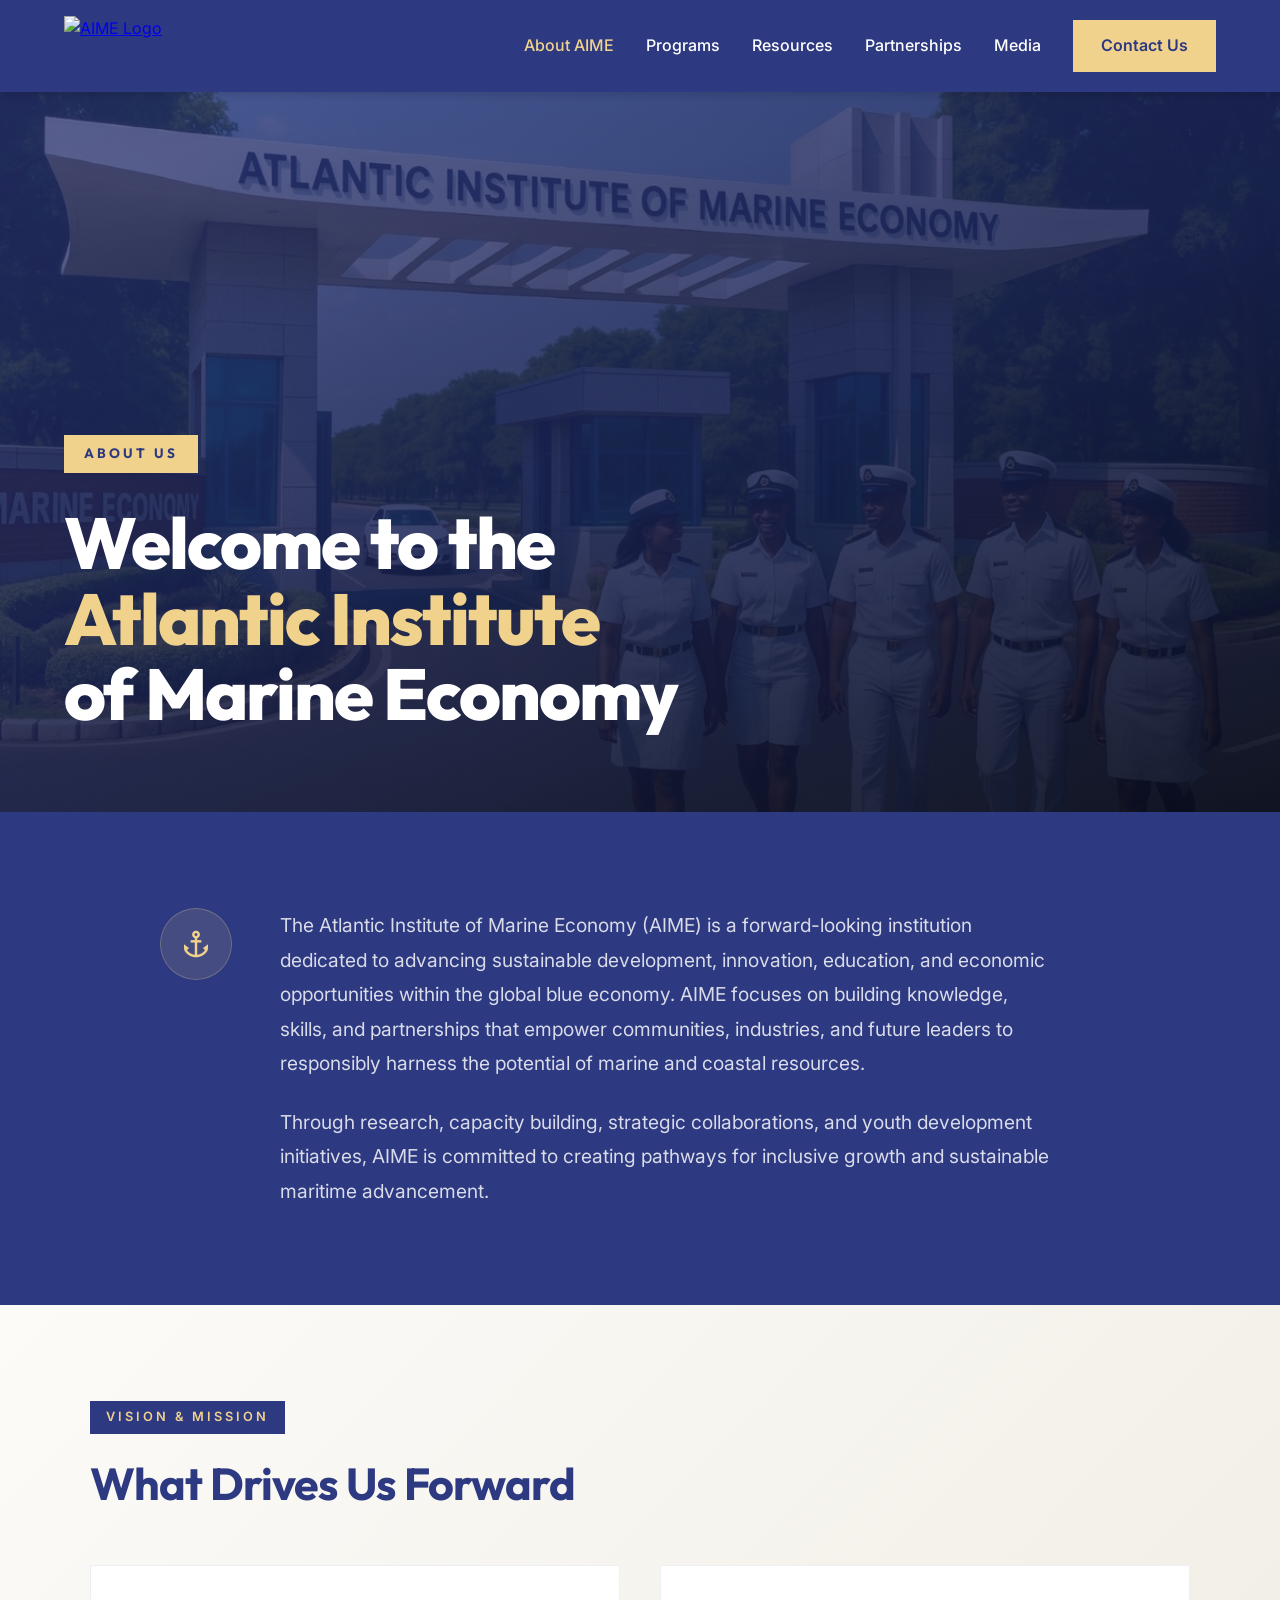
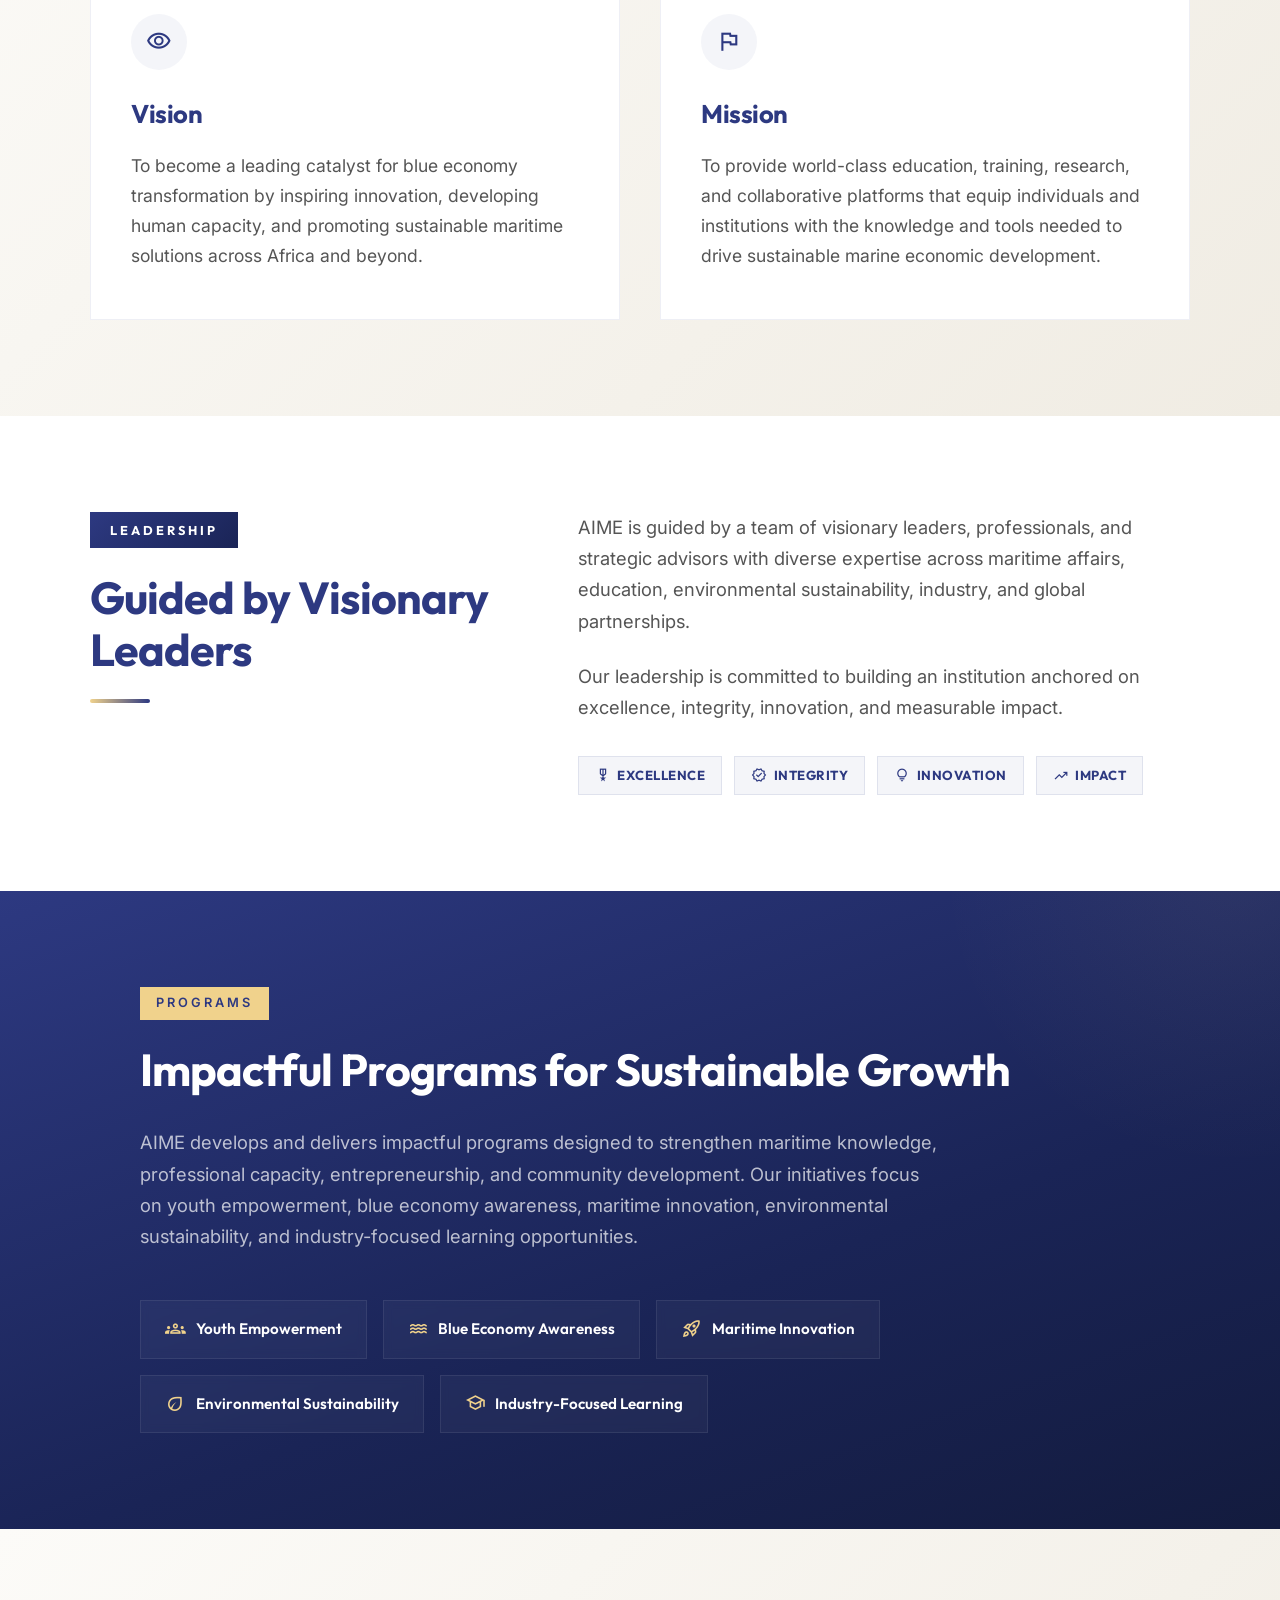
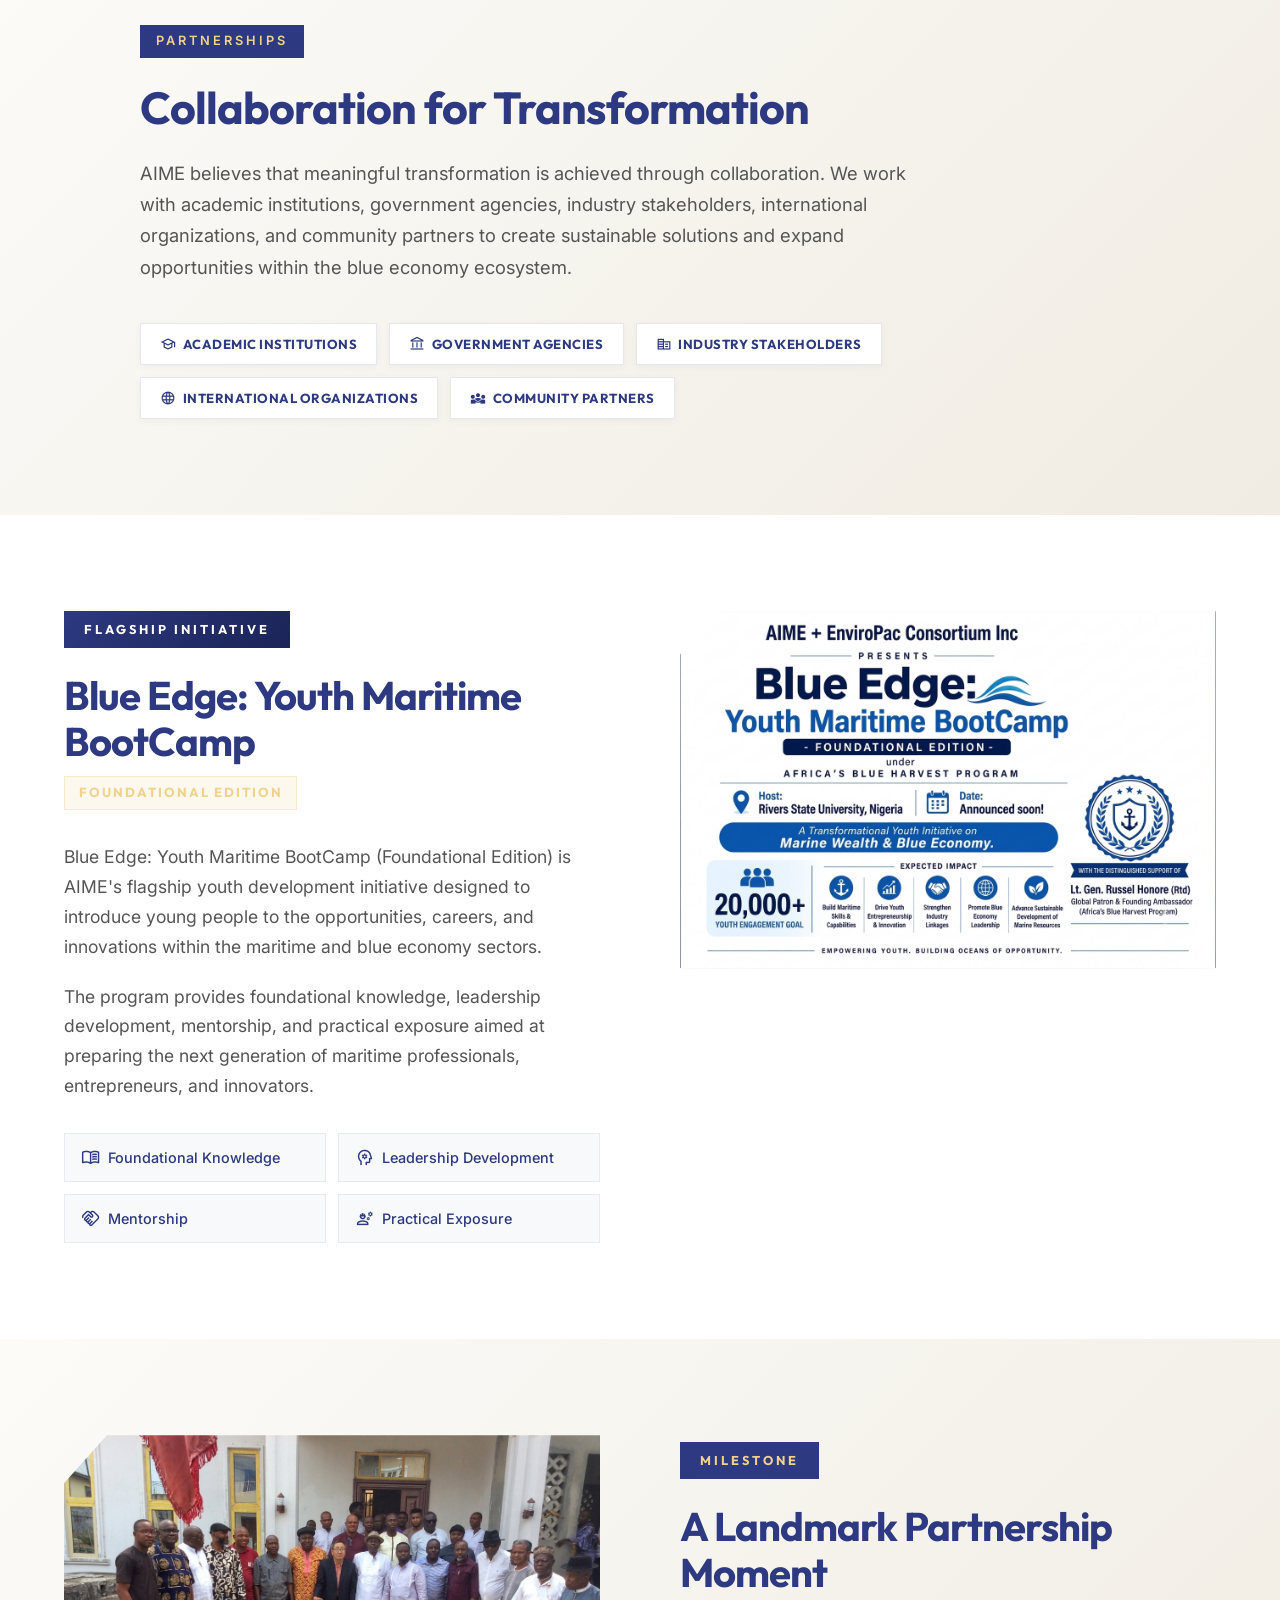
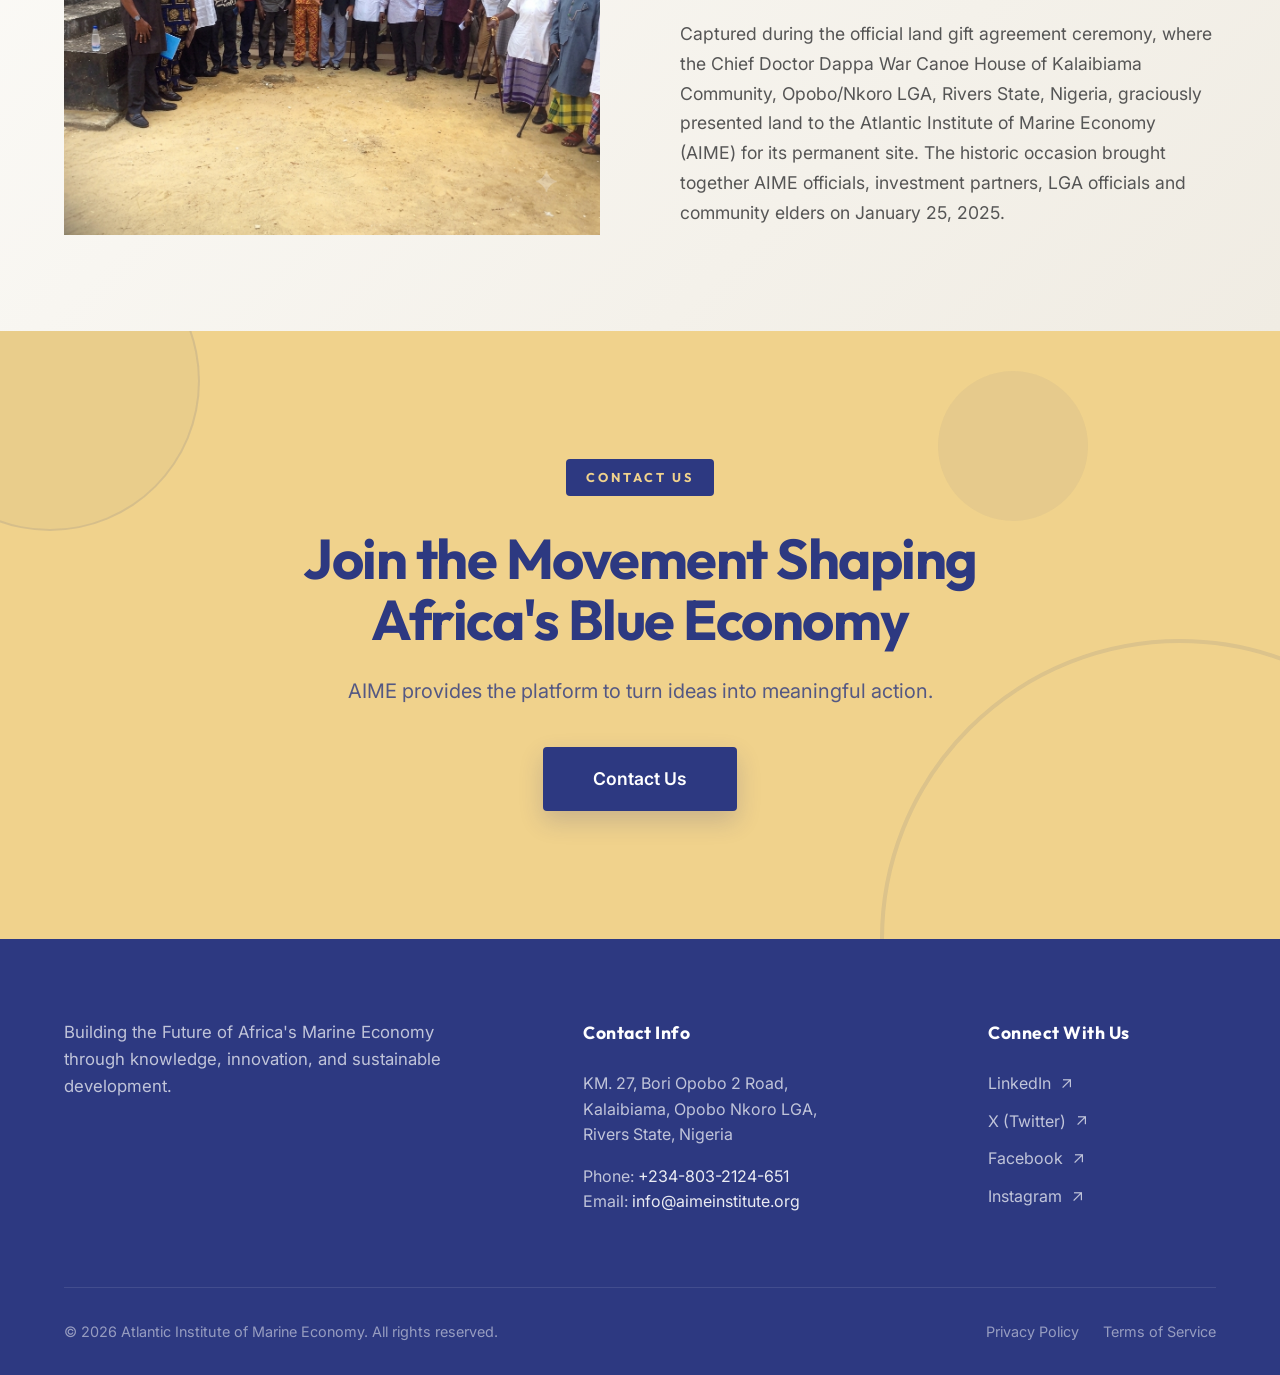
==== about.html @ 8599bdea "feat: Add About page and update images" ====
<!DOCTYPE html>
<html lang="en">
<head>
    <meta charset="UTF-8">
    <meta name="viewport" content="width=device-width, initial-scale=1.0">
    <title>About AIME - Atlantic Institute of Marine Economy</title>
    <meta name="description" content="Learn about the Atlantic Institute of Marine Economy (AIME) — our vision, mission, leadership, programs, partnerships, and flagship Blue Edge Youth Maritime BootCamp.">
    <!-- Google Fonts: Inter for body, Outfit for headings -->
    <link rel="preconnect" href="https://fonts.googleapis.com">
    <link rel="preconnect" href="https://fonts.gstatic.com" crossorigin>
    <link href="https://fonts.googleapis.com/css2?family=Inter:wght@300;400;500;600;700&family=Outfit:wght@400;600;700;800&display=swap" rel="stylesheet">
    <!-- Google Material Symbols for icons -->
    <link rel="stylesheet" href="https://fonts.googleapis.com/css2?family=Material+Symbols+Outlined:opsz,wght,FILL,GRAD@24,400,0,0" />
    <link rel="stylesheet" href="styles.css">
    <link rel="stylesheet" href="about.css">
</head>
<body>

    <!-- Section 1: Header -->
    <header>
        <div class="logo-container">
            <a href="index.html">
                <img src="Assets/Images/AIME LOGO.png" alt="AIME Logo">
            </a>
        </div>
        <button class="mobile-menu-btn" aria-label="Toggle menu">
            <span></span>
            <span></span>
            <span></span>
        </button>
        <div class="nav-container">
            <nav>
                <ul>
                    <li><a href="about.html" class="nav-active">About AIME</a></li>
                    <li><a href="index.html#programs">Programs</a></li>
                    <li><a href="index.html#resources">Resources</a></li>
                    <li><a href="index.html#partnerships">Partnerships</a></li>
                    <li><a href="index.html#media">Media</a></li>
                </ul>
            </nav>
            <div class="header-actions">
                <a href="contact.html" class="btn">Contact Us</a>
            </div>
        </div>
    </header>

    <main>
        <!-- Section 2: About Hero with 4K Image -->
        <section class="about-hero" id="about-hero">
            <div class="about-hero-image">
                <img src="Assets/Images/Hero Image 4k.png" alt="AIME Atlantic Institute of Marine Economy">
                <div class="about-hero-overlay"></div>
            </div>
            <div class="about-hero-content">
                <span class="about-label-tag">About Us</span>
                <h1 class="about-hero-headline">Welcome to the<br><span class="highlight">Atlantic Institute</span><br>of Marine Economy</h1>
            </div>
        </section>

        <!-- Section 3: Introduction -->
        <section class="about-intro" id="about-intro">
            <div class="about-intro-inner">
                <div class="about-intro-icon">
                    <span class="material-symbols-outlined">anchor</span>
                </div>
                <div class="about-intro-text">
                    <p>The Atlantic Institute of Marine Economy (AIME) is a forward-looking institution dedicated to advancing sustainable development, innovation, education, and economic opportunities within the global blue economy. AIME focuses on building knowledge, skills, and partnerships that empower communities, industries, and future leaders to responsibly harness the potential of marine and coastal resources.</p>
                    <p>Through research, capacity building, strategic collaborations, and youth development initiatives, AIME is committed to creating pathways for inclusive growth and sustainable maritime advancement.</p>
                </div>
                <div class="about-intro-accent"></div>
            </div>
        </section>

        <!-- Section 4: Vision & Mission -->
        <section class="about-vm" id="vision-mission">
            <div class="about-vm-inner">
                <div class="about-vm-header">
                    <span class="about-vm-label">Vision & Mission</span>
                    <h2>What Drives Us Forward</h2>
                </div>
                <div class="about-vm-grid">
                    <div class="about-vm-card about-vm-vision">
                        <div class="about-vm-card-icon">
                            <span class="material-symbols-outlined">visibility</span>
                        </div>
                        <h3>Vision</h3>
                        <p>To become a leading catalyst for blue economy transformation by inspiring innovation, developing human capacity, and promoting sustainable maritime solutions across Africa and beyond.</p>
                        <div class="about-vm-card-accent"></div>
                    </div>
                    <div class="about-vm-card about-vm-mission">
                        <div class="about-vm-card-icon">
                            <span class="material-symbols-outlined">flag</span>
                        </div>
                        <h3>Mission</h3>
                        <p>To provide world-class education, training, research, and collaborative platforms that equip individuals and institutions with the knowledge and tools needed to drive sustainable marine economic development.</p>
                        <div class="about-vm-card-accent"></div>
                    </div>
                </div>
            </div>
        </section>

        <!-- Section 5: Leadership -->
        <section class="about-leadership" id="leadership">
            <div class="about-leadership-inner">
                <div class="about-leadership-left">
                    <span class="about-leadership-label">Leadership</span>
                    <h2>Guided by Visionary Leaders</h2>
                    <div class="about-leadership-accent"></div>
                </div>
                <div class="about-leadership-right">
                    <p>AIME is guided by a team of visionary leaders, professionals, and strategic advisors with diverse expertise across maritime affairs, education, environmental sustainability, industry, and global partnerships.</p>
                    <p>Our leadership is committed to building an institution anchored on excellence, integrity, innovation, and measurable impact.</p>
                    <div class="about-leadership-values">
                        <span class="leadership-value"><span class="material-symbols-outlined">military_tech</span> Excellence</span>
                        <span class="leadership-value"><span class="material-symbols-outlined">verified</span> Integrity</span>
                        <span class="leadership-value"><span class="material-symbols-outlined">lightbulb</span> Innovation</span>
                        <span class="leadership-value"><span class="material-symbols-outlined">trending_up</span> Impact</span>
                    </div>
                </div>
            </div>
        </section>

        <!-- Section 6: Programs -->
        <section class="about-programs" id="about-programs">
            <div class="about-programs-inner">
                <div class="about-programs-header">
                    <span class="about-programs-label">Programs</span>
                    <h2>Impactful Programs for Sustainable Growth</h2>
                </div>
                <p class="about-programs-text">AIME develops and delivers impactful programs designed to strengthen maritime knowledge, professional capacity, entrepreneurship, and community development. Our initiatives focus on youth empowerment, blue economy awareness, maritime innovation, environmental sustainability, and industry-focused learning opportunities.</p>
                <div class="about-programs-tiles">
                    <div class="about-program-tile">
                        <span class="material-symbols-outlined">groups</span>
                        <span>Youth Empowerment</span>
                    </div>
                    <div class="about-program-tile">
                        <span class="material-symbols-outlined">water</span>
                        <span>Blue Economy Awareness</span>
                    </div>
                    <div class="about-program-tile">
                        <span class="material-symbols-outlined">rocket_launch</span>
                        <span>Maritime Innovation</span>
                    </div>
                    <div class="about-program-tile">
                        <span class="material-symbols-outlined">eco</span>
                        <span>Environmental Sustainability</span>
                    </div>
                    <div class="about-program-tile">
                        <span class="material-symbols-outlined">school</span>
                        <span>Industry-Focused Learning</span>
                    </div>
                </div>
            </div>
        </section>

        <!-- Section 7: Partnerships -->
        <section class="about-partnerships" id="about-partnerships">
            <div class="about-partnerships-inner">
                <div class="about-partnerships-content">
                    <span class="about-partnerships-label">Partnerships</span>
                    <h2>Collaboration for Transformation</h2>
                    <p>AIME believes that meaningful transformation is achieved through collaboration. We work with academic institutions, government agencies, industry stakeholders, international organizations, and community partners to create sustainable solutions and expand opportunities within the blue economy ecosystem.</p>
                    <div class="about-partnerships-tags">
                        <span class="about-partner-tag"><span class="material-symbols-outlined">school</span> Academic Institutions</span>
                        <span class="about-partner-tag"><span class="material-symbols-outlined">account_balance</span> Government Agencies</span>
                        <span class="about-partner-tag"><span class="material-symbols-outlined">corporate_fare</span> Industry Stakeholders</span>
                        <span class="about-partner-tag"><span class="material-symbols-outlined">language</span> International Organizations</span>
                        <span class="about-partner-tag"><span class="material-symbols-outlined">diversity_3</span> Community Partners</span>
                    </div>
                </div>
            </div>
        </section>

        <!-- Section 8: Blue Edge BootCamp -->
        <section class="about-blueedge" id="blue-edge">
            <div class="about-blueedge-inner">
                <div class="about-blueedge-left">
                    <span class="about-blueedge-label">Flagship Initiative</span>
                    <h2>Blue Edge: Youth Maritime BootCamp</h2>
                    <span class="about-blueedge-edition">Foundational Edition</span>
                    <p>Blue Edge: Youth Maritime BootCamp (Foundational Edition) is AIME's flagship youth development initiative designed to introduce young people to the opportunities, careers, and innovations within the maritime and blue economy sectors.</p>
                    <p>The program provides foundational knowledge, leadership development, mentorship, and practical exposure aimed at preparing the next generation of maritime professionals, entrepreneurs, and innovators.</p>
                    <div class="about-blueedge-features">
                        <div class="blueedge-feature">
                            <span class="material-symbols-outlined">menu_book</span>
                            <span>Foundational Knowledge</span>
                        </div>
                        <div class="blueedge-feature">
                            <span class="material-symbols-outlined">psychology</span>
                            <span>Leadership Development</span>
                        </div>
                        <div class="blueedge-feature">
                            <span class="material-symbols-outlined">handshake</span>
                            <span>Mentorship</span>
                        </div>
                        <div class="blueedge-feature">
                            <span class="material-symbols-outlined">engineering</span>
                            <span>Practical Exposure</span>
                        </div>
                    </div>
                </div>
                <div class="about-blueedge-right">
                    <div class="about-blueedge-image-wrap">
                        <img src="Assets/Images/Blue Edge Youth Maritime BootCamp.png" alt="Blue Edge: Youth Maritime BootCamp">
                    </div>
                </div>
            </div>
        </section>

        <!-- Section 9: Landmark Partnership Moment -->
        <section class="about-landmark" id="landmark">
            <div class="about-landmark-inner">
                <div class="about-landmark-image-wrap">
                    <img src="Assets/Images/Commisioning Image.png" alt="AIME Land Gift Agreement Ceremony">
                </div>
                <div class="about-landmark-content">
                    <span class="about-landmark-label">Milestone</span>
                    <h2>A Landmark Partnership Moment</h2>
                    <p>Captured during the official land gift agreement ceremony, where the Chief Doctor Dappa War Canoe House of Kalaibiama Community, Opobo/Nkoro LGA, Rivers State, Nigeria, graciously presented land to the Atlantic Institute of Marine Economy (AIME) for its permanent site. The historic occasion brought together AIME officials, investment partners, LGA officials and community elders on January 25, 2025.</p>
                </div>
            </div>
        </section>

        <!-- Section 10: Contact CTA (same as homepage) -->
        <section class="contact-cta" id="contact">
            <div class="contact-cta-content">
                <span class="contact-label">Contact Us</span>
                <h2>Join the Movement Shaping Africa's Blue Economy</h2>
                <p>AIME provides the platform to turn ideas into meaningful action.</p>
                <div class="contact-cta-actions">
                    <a href="contact.html" class="btn contact-btn">Contact Us</a>
                </div>
            </div>
            <!-- Decorative elements -->
            <div class="contact-decor contact-decor-1"></div>
            <div class="contact-decor contact-decor-2"></div>
            <div class="contact-decor contact-decor-3"></div>
        </section>
    </main>

    <!-- Footer -->
    <footer class="site-footer">
        <div class="footer-content">
            <div class="footer-col info-col">

                <p>Building the Future of Africa's Marine Economy through knowledge, innovation, and sustainable development.</p>
            </div>
            <div class="footer-col contact-col">
                <h4>Contact Info</h4>
                <p>KM. 27, Bori Opobo 2 Road,<br>Kalaibiama, Opobo Nkoro LGA,<br>Rivers State, Nigeria</p>
                <p class="mt-1">Phone: <a href="tel:+2348032124651">+234-803-2124-651</a><br>Email: <a href="mailto:info@aimeinstitute.org">info@aimeinstitute.org</a></p>
            </div>
            <div class="footer-col social-col">
                <h4>Connect With Us</h4>
                <ul class="footer-socials">
                    <li><a href="#">LinkedIn <span class="material-symbols-outlined">arrow_outward</span></a></li>
                    <li><a href="#">X (Twitter) <span class="material-symbols-outlined">arrow_outward</span></a></li>
                    <li><a href="#">Facebook <span class="material-symbols-outlined">arrow_outward</span></a></li>
                    <li><a href="#">Instagram <span class="material-symbols-outlined">arrow_outward</span></a></li>
                </ul>
            </div>
        </div>
        <div class="footer-bottom">
            <p>&copy; 2026 Atlantic Institute of Marine Economy. All rights reserved.</p>
            <ul class="footer-legal">
                <li><a href="#">Privacy Policy</a></li>
                <li><a href="#">Terms of Service</a></li>
            </ul>
        </div>
    </footer>

    <script src="script.js"></script>
    <script src="about.js"></script>
</body>
</html>
---- styles.css ----
:root {
  --primary-color: #2D3981;
  --secondary-color: #F0D28C;
  --text-dark: #333333;
  --text-light: #ffffff;
  --background-light: #ffffff;
  --background-alt: #f4f7f6;
  --accent-color: #00E5FF; /* Subtle accent if needed, but primary focus on brand colors */
}

* {
  margin: 0;
  padding: 0;
  box-sizing: border-box;
}

body {
  font-family: 'Inter', sans-serif;
  background-color: var(--background-light);
  color: var(--text-dark);
  line-height: 1.6;
}

h1, h2, h3, h4, h5, h6 {
  font-family: 'Outfit', sans-serif;
  color: var(--primary-color);
  margin-bottom: 1rem;
}

/* Header Styles */
header {
  background-color: var(--primary-color);
  color: var(--text-light);
  padding: 1rem 5%;
  display: flex;
  justify-content: space-between;
  align-items: center;
  position: sticky;
  top: 0;
  z-index: 1000;
  box-shadow: 0 4px 6px rgba(0,0,0,0.1);
}

.logo-container img {
  height: 60px; /* Adjust size based on actual logo */
  object-fit: contain;
  display: block;
}

/* Hamburger Menu (Hidden on Desktop) */
.mobile-menu-btn {
  display: none;
  background: none;
  border: none;
  cursor: pointer;
  padding: 0.5rem;
  z-index: 1001;
}

.mobile-menu-btn span {
  display: block;
  width: 25px;
  height: 3px;
  background-color: var(--text-light);
  margin: 5px 0;
  transition: all 0.3s ease;
}

/* Nav Links Container */
.nav-container {
  display: flex;
  align-items: center;
  gap: 2rem;
}

nav ul {
  list-style: none;
  display: flex;
  gap: 2rem;
}

nav a {
  color: var(--text-light);
  text-decoration: none;
  font-weight: 500;
  font-size: 1rem;
  transition: color 0.3s ease;
}

nav a:hover {
  color: var(--secondary-color);
}

.btn {
  background-color: var(--secondary-color);
  color: var(--primary-color);
  padding: 0.75rem 1.5rem;
  border: none;
  border-radius: 4px;
  font-weight: 600;
  cursor: pointer;
  text-decoration: none;
  transition: all 0.3s ease;
  display: inline-block;
  font-family: 'Inter', sans-serif;
}

.btn:hover {
  background-color: #e3c477; /* Slightly darker shade of secondary */
  transform: translateY(-2px);
  box-shadow: 0 4px 8px rgba(0,0,0,0.1);
}

/* Mobile Responsiveness */
@media (max-width: 768px) {
  .mobile-menu-btn {
    display: block;
  }

  .nav-container {
    position: fixed;
    top: 0;
    right: -100%;
    height: 100vh;
    width: 250px;
    background-color: var(--primary-color);
    flex-direction: column;
    align-items: flex-start;
    padding: 80px 2rem 2rem 2rem;
    transition: right 0.3s ease;
    box-shadow: -4px 0 10px rgba(0,0,0,0.1);
  }

  .nav-container.active {
    right: 0;
  }

  nav ul {
    flex-direction: column;
    gap: 1.5rem;
    width: 100%;
  }

  .header-actions {
    margin-top: 2rem;
  }

  /* Hamburger Animation Classes */
  .mobile-menu-btn.active span:nth-child(1) {
    transform: rotate(45deg) translate(5px, 6px);
  }

  .mobile-menu-btn.active span:nth-child(2) {
    opacity: 0;
  }

  .mobile-menu-btn.active span:nth-child(3) {
    transform: rotate(-45deg) translate(5px, -6px);
  }
}

/* --- Hero Section Styles --- */
.hero {
  position: relative;
  min-height: 85vh;
  display: flex;
  align-items: center;
  justify-content: space-between;
  background-color: #fcfbf8; /* Light cream/off-white background */
  color: var(--primary-color);
  padding: 0 0 0 5%;
  overflow: hidden;
}

.hero-left {
  flex: 1;
  max-width: 650px;
  padding: 4rem 2rem 4rem 0;
  text-align: left;
}

.hero h1 {
  font-size: 4.5rem;
  line-height: 1.05;
  color: #111; /* Very dark for extreme contrast like the reference */
  margin-bottom: 1.5rem;
  letter-spacing: -2px;
  font-weight: 800;
}

.hero h1 .highlight {
  color: var(--primary-color);
}

.hero p {
  font-size: 1.25rem;
  color: #444;
  margin-bottom: 2.5rem;
  max-width: 90%;
  line-height: 1.5;
}

.hero-buttons {
  display: flex;
  gap: 1rem;
  justify-content: flex-start;
  align-items: center;
}

.btn {
  /* Ensuring buttons match the boxy modern look of the reference */
  border-radius: 0;
  padding: 0.85rem 1.75rem;
}

/* Specific styling for the buttons in the hero to match reference (solid primary/secondary vs outline) */
.hero-buttons .btn {
  background-color: var(--secondary-color);
  color: var(--primary-color);
  display: flex;
  align-items: center;
  gap: 10px;
  font-size: 1rem;
}

.hero-buttons .btn-outline {
  background-color: transparent;
  color: var(--primary-color);
  border: 1px solid #ccc;
}

.hero-buttons .btn-outline:hover {
  background-color: rgba(0,0,0,0.05);
}

.hero-right {
  flex: 1;
  height: 85vh;
  display: flex;
  justify-content: flex-end;
}

.hero-right img {
  width: 100%;
  height: 100%;
  object-fit: cover;
  /* Matches the geometric cutout from the reference image */
  clip-path: polygon(25% 0%, 100% 0%, 100% 75%, 75% 100%, 0% 100%, 0% 25%);
}

/* Mobile Responsiveness for Hero */
@media (max-width: 900px) {
  .hero {
    flex-direction: column;
    padding: 6rem 5% 4rem;
  }
  
  .hero-left {
    padding: 0;
    margin-bottom: 3rem;
  }
  
  .hero h1 {
    font-size: 3rem;
  }
  
  .hero-right {
    width: 100%;
    height: 400px;
  }
  
  .hero-right img {
    clip-path: polygon(15% 0%, 100% 0%, 100% 85%, 85% 100%, 0% 100%, 0% 15%);
  }
}

/* --- Global Section Styles --- */
.section-header {
  margin-bottom: 3rem;
}
.section-header.center {
  text-align: center;
}
.section-header h2 {
  font-size: 2.5rem;
  letter-spacing: -1px;
}
.section-header .subtitle {
  font-size: 1.25rem;
  color: var(--secondary-color);
  font-weight: 500;
  margin-top: 0.5rem;
}

/* --- About Section --- */
.about {
  background-color: var(--primary-color);
  color: var(--text-light);
  padding: 6rem 5%;
}
.about .section-header h2 {
  color: var(--text-light);
}
.about-content {
  max-width: 1000px;
  margin: 0 auto;
  display: grid;
  grid-template-columns: 1fr 1.5fr;
  gap: 4rem;
  align-items: center;
}
.about-text p {
  font-size: 1.15rem;
  margin-bottom: 1.5rem;
  color: #e0e0e0;
  line-height: 1.7;
}

/* --- Focus Areas Section --- */
.focus-areas {
  background-color: var(--background-alt); /* Light gray/white */
  padding: 6rem 5%;
}
.grid-container {
  max-width: 1200px;
  margin: 0 auto;
  display: grid;
  grid-template-columns: repeat(auto-fit, minmax(300px, 1fr));
  gap: 2rem;
}
.card {
  background-color: var(--background-light);
  padding: 2.5rem 2rem;
  border-radius: 0; /* Keeping the sharp boxy modern look from the hero */
  box-shadow: 0 4px 20px rgba(0,0,0,0.05);
  transition: transform 0.3s ease, box-shadow 0.3s ease;
  border-bottom: 4px solid transparent;
}
.card:hover {
  transform: translateY(-5px);
  box-shadow: 0 10px 30px rgba(0,0,0,0.1);
  border-bottom: 4px solid var(--secondary-color);
}
.card .icon {
  font-size: 3rem;
  color: var(--primary-color);
  margin-bottom: 1.5rem;
  display: inline-block;
  background-color: rgba(45, 57, 129, 0.05);
  padding: 1rem;
  border-radius: 50%;
}
.card h3 {
  font-size: 1.3rem;
  margin-bottom: 1rem;
  color: var(--primary-color);
}
.card p {
  color: #555;
  font-size: 1rem;
}

/* --- Programs Section --- */
.programs {
  background: linear-gradient(135deg, #fcfbf8 0%, #f0ece3 100%);
  padding: 6rem 5%;
  display: grid;
  grid-template-columns: 1fr 1.8fr;
  gap: 4rem;
  max-width: 100%;
  overflow: hidden;
}

.programs-intro {
  position: sticky;
  top: 120px;
  align-self: start;
}

.programs-label {
  display: inline-block;
  font-family: 'Inter', sans-serif;
  font-size: 0.8rem;
  font-weight: 600;
  text-transform: uppercase;
  letter-spacing: 3px;
  color: var(--secondary-color);
  background-color: var(--primary-color);
  padding: 0.4rem 1rem;
  margin-bottom: 1.5rem;
}

.programs-intro h2 {
  font-size: 3rem;
  line-height: 1.1;
  color: var(--primary-color);
  letter-spacing: -1.5px;
  margin-bottom: 1.5rem;
}

.programs-intro p {
  font-size: 1.15rem;
  color: #555;
  line-height: 1.7;
  max-width: 420px;
}

.programs-intro-accent {
  width: 60px;
  height: 4px;
  background: linear-gradient(90deg, var(--secondary-color), var(--primary-color));
  margin-top: 2rem;
  border-radius: 2px;
}

/* Programs Section Image */
.programs-image-wrap {
  position: relative;
  margin-top: 2rem;
  border-radius: 0;
  overflow: hidden;
  /* Use the same angled clip as the hero to maintain design language */
  clip-path: polygon(0 0, 100% 0, 100% 88%, 92% 100%, 0 100%);
  box-shadow: 0 20px 50px rgba(45, 57, 129, 0.18);
  max-height: 300px;
}

.programs-image-wrap img {
  width: 100%;
  height: 300px;
  object-fit: cover;
  object-position: center top;
  display: block;
  transition: transform 0.6s ease;
}

.programs-image-wrap:hover img {
  transform: scale(1.04);
}

.programs-image-badge {
  position: absolute;
  bottom: 1.25rem;
  left: 1.25rem;
  background: linear-gradient(135deg, var(--primary-color), #1a2456);
  color: var(--secondary-color);
  display: flex;
  align-items: center;
  gap: 0.5rem;
  padding: 0.5rem 1rem;
  font-family: 'Outfit', sans-serif;
  font-size: 0.78rem;
  font-weight: 700;
  letter-spacing: 1px;
  text-transform: uppercase;
  border-left: 3px solid var(--secondary-color);
}

.programs-image-badge .material-symbols-outlined {
  font-size: 1rem;
}

.programs-grid {
  display: grid;
  grid-template-columns: 1fr 1fr;
  gap: 1.5rem;
}

.program-item {
  position: relative;
  background-color: #ffffff;
  padding: 2rem 1.75rem 2rem 1.75rem;
  display: flex;
  align-items: center;
  gap: 1.25rem;
  border: 1px solid rgba(45, 57, 129, 0.08);
  transition: all 0.35s cubic-bezier(0.25, 0.46, 0.45, 0.94);
  overflow: hidden;
  cursor: default;
}

.program-item::before {
  content: '';
  position: absolute;
  left: 0;
  top: 0;
  width: 4px;
  height: 100%;
  background: var(--secondary-color);
  transform: scaleY(0);
  transform-origin: bottom;
  transition: transform 0.35s cubic-bezier(0.25, 0.46, 0.45, 0.94);
}

.program-item:hover {
  transform: translateY(-3px);
  box-shadow: 0 12px 32px rgba(45, 57, 129, 0.12);
  border-color: rgba(45, 57, 129, 0.15);
}

.program-item:hover::before {
  transform: scaleY(1);
  transform-origin: top;
}

.program-number {
  font-family: 'Outfit', sans-serif;
  font-size: 2.5rem;
  font-weight: 800;
  color: rgba(45, 57, 129, 0.07);
  line-height: 1;
  flex-shrink: 0;
  min-width: 45px;
  transition: color 0.35s ease;
}

.program-item:hover .program-number {
  color: rgba(240, 210, 140, 0.4);
}

.program-icon-wrap {
  flex-shrink: 0;
  width: 48px;
  height: 48px;
  display: flex;
  align-items: center;
  justify-content: center;
  background: rgba(45, 57, 129, 0.05);
  border-radius: 50%;
  transition: all 0.35s ease;
}

.program-icon-wrap .material-symbols-outlined {
  font-size: 1.5rem;
  color: var(--primary-color);
  transition: color 0.35s ease;
}

.program-item:hover .program-icon-wrap {
  background: var(--primary-color);
}

.program-item:hover .program-icon-wrap .material-symbols-outlined {
  color: var(--secondary-color);
}

.program-info h3 {
  font-size: 1.05rem;
  font-weight: 600;
  color: var(--primary-color);
  margin-bottom: 0;
  line-height: 1.3;
}

.programs-cta {
  grid-column: 2 / 3;
  display: flex;
  justify-content: flex-start;
  margin-top: 1.5rem;
}

.programs-btn {
  background-color: transparent;
  color: var(--primary-color);
  border: 2px solid var(--primary-color);
  padding: 0.85rem 2.5rem;
  font-weight: 600;
  font-size: 1rem;
  letter-spacing: 0.5px;
  transition: all 0.35s ease;
}

.programs-btn:hover {
  background-color: var(--primary-color);
  color: var(--secondary-color);
  transform: translateY(-2px);
  box-shadow: 0 6px 20px rgba(45, 57, 129, 0.25);
}

/* --- Resources Section --- */
.resources {
  background: linear-gradient(160deg, var(--primary-color) 0%, #1a2456 60%, #131b3e 100%);
  padding: 6rem 5%;
  position: relative;
  overflow: hidden;
}

.resources::before {
  content: '';
  position: absolute;
  top: -50%;
  right: -20%;
  width: 600px;
  height: 600px;
  background: radial-gradient(circle, rgba(240, 210, 140, 0.06) 0%, transparent 70%);
  border-radius: 50%;
  pointer-events: none;
}

.resources-header {
  max-width: 700px;
  margin-bottom: 3.5rem;
}

.resources-label {
  display: inline-block;
  font-family: 'Inter', sans-serif;
  font-size: 0.8rem;
  font-weight: 600;
  text-transform: uppercase;
  letter-spacing: 3px;
  color: var(--primary-color);
  background-color: var(--secondary-color);
  padding: 0.4rem 1rem;
  margin-bottom: 1.5rem;
}

.resources-header h2 {
  font-size: 2.8rem;
  color: var(--text-light);
  letter-spacing: -1px;
  line-height: 1.15;
  margin-bottom: 1.5rem;
}

.resources-header p {
  font-size: 1.1rem;
  color: rgba(255, 255, 255, 0.65);
  line-height: 1.7;
  margin-bottom: 0.75rem;
}

.resources-grid {
  display: grid;
  grid-template-columns: repeat(3, 1fr);
  gap: 1.5rem;
  margin-bottom: 2.5rem;
}

.resource-tile {
  position: relative;
  background: rgba(255, 255, 255, 0.04);
  border: 1px solid rgba(255, 255, 255, 0.08);
  padding: 2.5rem 2rem;
  text-align: center;
  transition: all 0.4s cubic-bezier(0.25, 0.46, 0.45, 0.94);
  overflow: hidden;
  backdrop-filter: blur(4px);
}

.resource-tile:hover {
  background: rgba(255, 255, 255, 0.08);
  border-color: rgba(240, 210, 140, 0.25);
  transform: translateY(-4px);
  box-shadow: 0 16px 40px rgba(0, 0, 0, 0.3);
}

.resource-icon {
  font-size: 2.8rem;
  color: var(--secondary-color);
  display: block;
  margin-bottom: 1.25rem;
  transition: transform 0.4s ease;
}

.resource-tile:hover .resource-icon {
  transform: scale(1.1);
}

.resource-tile h3 {
  font-size: 1.1rem;
  font-weight: 600;
  color: var(--text-light);
  margin-bottom: 1.25rem;
  letter-spacing: 0.3px;
}

.resource-tile-line {
  width: 30px;
  height: 2px;
  background: var(--secondary-color);
  margin: 0 auto;
  opacity: 0.4;
  transition: all 0.4s ease;
}

.resource-tile:hover .resource-tile-line {
  width: 50px;
  opacity: 1;
}

.resources-cta {
  display: flex;
  justify-content: flex-start;
}

.resources-btn {
  background-color: transparent;
  color: var(--secondary-color);
  border: 2px solid var(--secondary-color);
  padding: 0.85rem 2.5rem;
  font-weight: 600;
  font-size: 1rem;
  letter-spacing: 0.5px;
  transition: all 0.35s ease;
}

.resources-btn:hover {
  background-color: var(--secondary-color);
  color: var(--primary-color);
  transform: translateY(-2px);
  box-shadow: 0 6px 20px rgba(240, 210, 140, 0.3);
}

/* --- Partnerships Section --- */
.partnerships {
  background-color: #ffffff;
  padding: 6rem 5%;
  display: grid;
  grid-template-columns: 1fr 1fr;
  gap: 5rem;
  align-items: center;
}

.partnerships-left {
  max-width: 500px;
}

.partnerships-label {
  display: inline-block;
  font-family: 'Outfit', sans-serif;
  font-size: 0.8rem;
  font-weight: 700;
  text-transform: uppercase;
  letter-spacing: 3px;
  color: var(--text-light);
  background: linear-gradient(135deg, var(--primary-color), #1a2456);
  padding: 0.5rem 1.25rem;
  margin-bottom: 1.5rem;
}

.partnerships-left h2 {
  font-size: 2.8rem;
  color: var(--primary-color);
  letter-spacing: -1px;
  line-height: 1.15;
  margin-bottom: 1.5rem;
}

.partnerships-left p {
  font-size: 1.1rem;
  color: #555;
  line-height: 1.7;
  margin-bottom: 0.75rem;
}

.partnerships-btn {
  background-color: transparent;
  color: var(--primary-color);
  border: 2px solid var(--primary-color);
  padding: 0.85rem 2.5rem;
  font-weight: 600;
  font-size: 1rem;
  letter-spacing: 0.5px;
  margin-top: 1.5rem;
  transition: all 0.35s ease;
}

.partnerships-btn:hover {
  background-color: var(--primary-color);
  color: var(--secondary-color);
  transform: translateY(-2px);
  box-shadow: 0 6px 20px rgba(45, 57, 129, 0.25);
}

/* --- Partnerships Image --- */
.partnerships-image-wrap {
  position: relative;
  width: 100%;
  overflow: hidden;
  /* Mirrored clip-path echoes the hero section's diagonal geometry */
  clip-path: polygon(8% 0%, 100% 0%, 100% 100%, 0% 100%, 0% 12%);
  box-shadow: 0 24px 60px rgba(45, 57, 129, 0.2);
  aspect-ratio: 4 / 5;
}

.partnerships-image-wrap img {
  width: 100%;
  height: 100%;
  object-fit: cover;
  object-position: center top;
  display: block;
  transition: transform 0.6s ease;
}

.partnerships-image-wrap:hover img {
  transform: scale(1.04);
}

.partnerships-image-overlay {
  position: absolute;
  bottom: 0;
  left: 0;
  right: 0;
  padding: 1.5rem 1.25rem;
  background: linear-gradient(to top, rgba(45, 57, 129, 0.92) 0%, transparent 100%);
}

.partnerships-partner-tags {
  display: flex;
  flex-wrap: wrap;
  gap: 0.5rem;
}

.partner-tag {
  display: inline-flex;
  align-items: center;
  gap: 0.35rem;
  background: rgba(240, 210, 140, 0.15);
  border: 1px solid rgba(240, 210, 140, 0.35);
  color: var(--secondary-color);
  font-family: 'Outfit', sans-serif;
  font-size: 0.72rem;
  font-weight: 700;
  letter-spacing: 0.5px;
  text-transform: uppercase;
  padding: 0.35rem 0.75rem;
  backdrop-filter: blur(4px);
  transition: all 0.3s ease;
}

.partner-tag:hover {
  background: rgba(240, 210, 140, 0.3);
  border-color: var(--secondary-color);
}

.partner-tag .material-symbols-outlined {
  font-size: 0.85rem;
}

/* --- Media Section --- */
.media-section {
  background-color: #070d1e;
  padding: 6rem 5%;
  color: var(--text-light);
}

.media-header {
  text-align: center;
  max-width: 800px;
  margin: 0 auto 4rem auto;
}

.media-label {
  display: inline-block;
  font-family: 'Outfit', sans-serif;
  font-size: 0.8rem;
  font-weight: 700;
  text-transform: uppercase;
  letter-spacing: 3px;
  color: #00E5FF;
  background-color: rgba(0, 229, 255, 0.08);
  border: 1px solid rgba(0, 229, 255, 0.2);
  padding: 0.5rem 1.25rem;
  margin-bottom: 1.5rem;
  border-radius: 4px;
}

.media-header p {
  font-size: 1.15rem;
  color: rgba(255, 255, 255, 0.7);
  line-height: 1.7;
}

.media-grid {
  display: grid;
  grid-template-columns: repeat(4, 1fr);
  gap: 1.5rem;
}

.media-card {
  background: rgba(255, 255, 255, 0.03);
  border: 1px solid rgba(255, 255, 255, 0.05);
  padding: 2.5rem 2rem;
  text-decoration: none;
  border-radius: 8px;
  display: flex;
  flex-direction: column;
  position: relative;
  overflow: hidden;
  transition: all 0.4s cubic-bezier(0.25, 0.46, 0.45, 0.94);
  min-height: 220px;
}

.media-card::before {
  content: '';
  position: absolute;
  top: 0;
  left: 0;
  right: 0;
  bottom: 0;
  background: linear-gradient(135deg, rgba(0, 229, 255, 0.05) 0%, transparent 100%);
  opacity: 0;
  transition: opacity 0.4s ease;
}

.media-card:hover {
  transform: translateY(-5px);
  border-color: rgba(0, 229, 255, 0.4);
  background: rgba(255, 255, 255, 0.05);
  box-shadow: 0 10px 30px rgba(0, 229, 255, 0.08);
}

.media-card:hover::before {
  opacity: 1;
}

.media-card-icon {
  margin-bottom: auto;
  padding-bottom: 3rem;
}

.media-card-icon .material-symbols-outlined {
  font-size: 2.2rem;
  color: rgba(255, 255, 255, 0.3);
  transition: all 0.4s ease;
}

.media-card:hover .media-card-icon .material-symbols-outlined {
  color: #00E5FF;
}

.media-card h3 {
  font-size: 1.25rem;
  font-weight: 600;
  color: var(--text-light);
  margin-bottom: 0;
  position: relative;
  z-index: 1;
}

.media-arrow {
  position: absolute;
  bottom: 2rem;
  right: 2rem;
  width: 40px;
  height: 40px;
  display: flex;
  align-items: center;
  justify-content: center;
  background: rgba(255, 255, 255, 0.05);
  border-radius: 50%;
  transition: all 0.4s cubic-bezier(0.25, 0.46, 0.45, 0.94);
}

.media-arrow .material-symbols-outlined {
  color: var(--text-light);
  font-size: 1.2rem;
  transition: all 0.4s ease;
}

.media-card:hover .media-arrow {
  background: #00E5FF;
  transform: translate(5px, -5px);
}

.media-card:hover .media-arrow .material-symbols-outlined {
  color: #070d1e;
  transform: rotate(45deg);
}

/* --- Contact CTA Section --- */
.contact-cta {
  background-color: var(--secondary-color);
  padding: 8rem 5%;
  position: relative;
  overflow: hidden;
  text-align: center;
  display: flex;
  flex-direction: column;
  align-items: center;
  justify-content: center;
}

.contact-cta-content {
  position: relative;
  z-index: 2;
  max-width: 800px;
}

.contact-label {
  display: inline-block;
  font-family: 'Outfit', sans-serif;
  font-size: 0.8rem;
  font-weight: 700;
  text-transform: uppercase;
  letter-spacing: 3px;
  color: var(--secondary-color);
  background-color: var(--primary-color);
  padding: 0.5rem 1.25rem;
  margin-bottom: 2rem;
  border-radius: 4px;
}

.contact-cta h2 {
  font-size: 3.5rem;
  color: var(--primary-color);
  letter-spacing: -1.5px;
  line-height: 1.1;
  margin-bottom: 1.5rem;
}

.contact-cta p {
  font-size: 1.25rem;
  color: rgba(45, 57, 129, 0.8);
  margin-bottom: 2.5rem;
}

.contact-btn {
  background-color: var(--primary-color);
  color: #ffffff;
  padding: 1rem 3rem;
  font-size: 1.1rem;
  border-radius: 4px;
  border: 2px solid var(--primary-color);
  box-shadow: 0 10px 25px rgba(45, 57, 129, 0.2);
}

.contact-btn:hover {
  background-color: transparent;
  color: var(--primary-color);
  transform: translateY(-3px);
  box-shadow: 0 15px 35px rgba(45, 57, 129, 0.15);
}

/* Decorative elements */
.contact-decor {
  position: absolute;
  border-radius: 50%;
  border: 2px solid rgba(45, 57, 129, 0.1);
  z-index: 1;
}

.contact-decor-1 {
  width: 300px;
  height: 300px;
  top: -100px;
  left: -100px;
  background: rgba(45, 57, 129, 0.03);
}

.contact-decor-2 {
  width: 600px;
  height: 600px;
  bottom: -300px;
  right: -200px;
  border-width: 4px;
}

.contact-decor-3 {
  width: 150px;
  height: 150px;
  top: 40px;
  right: 15%;
  background: rgba(45, 57, 129, 0.05);
  border: none;
}

/* --- Footer Section --- */
.site-footer {
  background-color: var(--primary-color);
  color: var(--text-light);
  padding: 5rem 5% 2rem 5%;
}

.footer-content {
  display: grid;
  grid-template-columns: 2fr 1.5fr 1fr;
  gap: 4rem;
  margin-bottom: 4rem;
}

.footer-logo {
  height: 50px;
  object-fit: contain;
  margin-bottom: 1.5rem;
  filter: brightness(0) invert(1); /* Ensure logo is white if it's black by default, though original header used it so it might be fine. Assuming it needs to look good on navy. */
}

.info-col p {
  color: rgba(255, 255, 255, 0.7);
  font-size: 1.05rem;
  line-height: 1.6;
  max-width: 400px;
}

.footer-col h4 {
  font-size: 1.1rem;
  color: var(--text-light);
  margin-bottom: 1.5rem;
  letter-spacing: 0.5px;
}

.contact-col p {
  color: rgba(255, 255, 255, 0.7);
  font-size: 1rem;
  line-height: 1.6;
  margin-bottom: 0.5rem;
}

.contact-col .mt-1 {
  margin-top: 1rem;
}

.contact-col a {
  color: rgba(255, 255, 255, 0.9);
  text-decoration: none;
  transition: color 0.3s ease;
}

.contact-col a:hover {
  color: var(--secondary-color);
}

.footer-socials {
  list-style: none;
  padding: 0;
  margin: 0;
}

.footer-socials li {
  margin-bottom: 0.75rem;
}

.footer-socials a {
  color: rgba(255, 255, 255, 0.7);
  text-decoration: none;
  font-size: 1rem;
  display: flex;
  align-items: center;
  gap: 0.5rem;
  transition: all 0.3s ease;
}

.footer-socials a .material-symbols-outlined {
  font-size: 1rem;
  transition: transform 0.3s ease;
}

.footer-socials a:hover {
  color: var(--secondary-color);
}

.footer-socials a:hover .material-symbols-outlined {
  transform: translate(3px, -3px);
}

.footer-bottom {
  display: flex;
  justify-content: space-between;
  align-items: center;
  padding-top: 2rem;
  border-top: 1px solid rgba(255, 255, 255, 0.1);
  color: rgba(255, 255, 255, 0.5);
  font-size: 0.9rem;
}

.footer-legal {
  list-style: none;
  display: flex;
  gap: 1.5rem;
}

.footer-legal a {
  color: rgba(255, 255, 255, 0.5);
  text-decoration: none;
  transition: color 0.3s ease;
}

.footer-legal a:hover {
  color: var(--text-light);
}

/* Responsive adjustments */
@media (max-width: 900px) {
  .about-content {
    grid-template-columns: 1fr;
    gap: 2rem;
  }

  .programs {
    display: flex;
    flex-direction: column;
    gap: 2.5rem;
  }

  .programs-intro {
    position: relative;
    top: auto;
    order: 1;
  }

  /* Hide the image on mobile — it sits inside .programs-intro and
     would interrupt the heading → list → CTA reading order */
  .programs-image-wrap {
    display: none;
  }

  .programs-intro h2 {
    font-size: 2.2rem;
  }

  .programs-grid {
    grid-template-columns: 1fr;
    order: 2;
  }

  .programs-cta {
    order: 3;
    /* Reset the desktop grid-column value — not needed in flex context */
    grid-column: unset;
  }

  .resources-header h2 {
    font-size: 2rem;
  }

  .resources-grid {
    grid-template-columns: repeat(2, 1fr);
  }

  .partnerships {
    grid-template-columns: 1fr;
    gap: 3rem;
  }

  .partnerships-left h2 {
    font-size: 2rem;
  }

  .partner-card {
    min-width: unset;
  }

  .media-grid {
    grid-template-columns: repeat(2, 1fr);
  }

  .contact-cta h2 {
    font-size: 2.5rem;
  }

  .footer-content {
    grid-template-columns: 1fr;
    gap: 3rem;
  }

  .footer-bottom {
    flex-direction: column;
    gap: 1.5rem;
    text-align: center;
  }
}

@media (max-width: 550px) {
  .resources-grid {
    grid-template-columns: 1fr;
  }

  .media-grid {
    grid-template-columns: 1fr;
  }
}
---- about.css ----
/* --- About Page Specific Styles --- */

/* ========================================
   SECTION: About Hero
   Full-bleed 4K hero image with overlay
   ======================================== */
.about-hero {
  position: relative;
  min-height: 80vh;
  display: flex;
  align-items: flex-end;
  overflow: hidden;
}

.about-hero-image {
  position: absolute;
  inset: 0;
  z-index: 0;
}

.about-hero-image img {
  width: 100%;
  height: 100%;
  object-fit: cover;
  object-position: center;
  display: block;
}

.about-hero-overlay {
  position: absolute;
  inset: 0;
  /* Diagonal gradient that echoes the brand navy */
  background: linear-gradient(
    160deg,
    rgba(45, 57, 129, 0.7) 0%,
    rgba(26, 36, 86, 0.85) 50%,
    rgba(7, 13, 30, 0.92) 100%
  );
}

.about-hero-content {
  position: relative;
  z-index: 2;
  padding: 6rem 5% 5rem;
  max-width: 900px;
}

.about-label-tag {
  display: inline-block;
  font-family: 'Outfit', sans-serif;
  font-size: 0.85rem;
  font-weight: 700;
  text-transform: uppercase;
  letter-spacing: 3px;
  color: var(--primary-color);
  background-color: var(--secondary-color);
  padding: 0.5rem 1.25rem;
  margin-bottom: 2rem;
}

.about-hero-headline {
  font-size: 4.5rem;
  line-height: 1.05;
  color: #ffffff;
  letter-spacing: -2px;
  font-weight: 800;
  margin: 0;
}

.about-hero-headline .highlight {
  color: var(--secondary-color);
}

/* ========================================
   SECTION: Introduction
   ======================================== */
.about-intro {
  background-color: var(--primary-color);
  padding: 6rem 5%;
}

.about-intro-inner {
  max-width: 960px;
  margin: 0 auto;
  display: flex;
  gap: 3rem;
  align-items: flex-start;
}

.about-intro-icon {
  flex-shrink: 0;
  width: 72px;
  height: 72px;
  display: flex;
  align-items: center;
  justify-content: center;
  background: rgba(240, 210, 140, 0.12);
  border: 1px solid rgba(240, 210, 140, 0.25);
  border-radius: 50%;
}

.about-intro-icon .material-symbols-outlined {
  font-size: 2rem;
  color: var(--secondary-color);
}

.about-intro-text p {
  font-size: 1.2rem;
  color: rgba(255, 255, 255, 0.82);
  line-height: 1.8;
  margin-bottom: 1.5rem;
}

.about-intro-text p:last-child {
  margin-bottom: 0;
}

.about-intro-accent {
  width: 60px;
  height: 4px;
  background: linear-gradient(90deg, var(--secondary-color), var(--primary-color));
  margin-top: 2rem;
  border-radius: 2px;
  opacity: 0;
}

/* ========================================
   SECTION: Vision & Mission
   ======================================== */
.about-vm {
  background: linear-gradient(135deg, #fcfbf8 0%, #f0ece3 100%);
  padding: 6rem 5%;
}

.about-vm-inner {
  max-width: 1100px;
  margin: 0 auto;
}

.about-vm-header {
  margin-bottom: 3.5rem;
}

.about-vm-label {
  display: inline-block;
  font-family: 'Inter', sans-serif;
  font-size: 0.8rem;
  font-weight: 600;
  text-transform: uppercase;
  letter-spacing: 3px;
  color: var(--secondary-color);
  background-color: var(--primary-color);
  padding: 0.4rem 1rem;
  margin-bottom: 1.5rem;
}

.about-vm-header h2 {
  font-size: 2.8rem;
  color: var(--primary-color);
  letter-spacing: -1px;
  line-height: 1.15;
}

.about-vm-grid {
  display: grid;
  grid-template-columns: 1fr 1fr;
  gap: 2.5rem;
}

.about-vm-card {
  position: relative;
  background: #ffffff;
  padding: 3rem 2.5rem;
  border: 1px solid rgba(45, 57, 129, 0.08);
  overflow: hidden;
  transition: all 0.4s cubic-bezier(0.25, 0.46, 0.45, 0.94);
}

.about-vm-card:hover {
  transform: translateY(-5px);
  box-shadow: 0 20px 50px rgba(45, 57, 129, 0.12);
  border-color: rgba(45, 57, 129, 0.15);
}

.about-vm-card-icon {
  width: 56px;
  height: 56px;
  display: flex;
  align-items: center;
  justify-content: center;
  background: rgba(45, 57, 129, 0.05);
  border-radius: 50%;
  margin-bottom: 1.5rem;
  transition: all 0.35s ease;
}

.about-vm-card:hover .about-vm-card-icon {
  background: var(--primary-color);
}

.about-vm-card-icon .material-symbols-outlined {
  font-size: 1.6rem;
  color: var(--primary-color);
  transition: color 0.35s ease;
}

.about-vm-card:hover .about-vm-card-icon .material-symbols-outlined {
  color: var(--secondary-color);
}

.about-vm-card h3 {
  font-size: 1.6rem;
  color: var(--primary-color);
  margin-bottom: 1rem;
  letter-spacing: -0.5px;
}

.about-vm-card p {
  font-size: 1.1rem;
  color: #555;
  line-height: 1.7;
}

.about-vm-card-accent {
  position: absolute;
  bottom: 0;
  left: 0;
  width: 100%;
  height: 4px;
  background: linear-gradient(90deg, var(--secondary-color), var(--primary-color));
  transform: scaleX(0);
  transform-origin: left;
  transition: transform 0.5s cubic-bezier(0.25, 0.46, 0.45, 0.94);
}

.about-vm-card:hover .about-vm-card-accent {
  transform: scaleX(1);
}

/* ========================================
   SECTION: Leadership
   ======================================== */
.about-leadership {
  background-color: #ffffff;
  padding: 6rem 5%;
}

.about-leadership-inner {
  max-width: 1100px;
  margin: 0 auto;
  display: grid;
  grid-template-columns: 1fr 1.5fr;
  gap: 5rem;
  align-items: start;
}

.about-leadership-label {
  display: inline-block;
  font-family: 'Outfit', sans-serif;
  font-size: 0.8rem;
  font-weight: 700;
  text-transform: uppercase;
  letter-spacing: 3px;
  color: var(--text-light);
  background: linear-gradient(135deg, var(--primary-color), #1a2456);
  padding: 0.5rem 1.25rem;
  margin-bottom: 1.5rem;
}

.about-leadership-left h2 {
  font-size: 2.8rem;
  color: var(--primary-color);
  letter-spacing: -1px;
  line-height: 1.15;
}

.about-leadership-accent {
  width: 60px;
  height: 4px;
  background: linear-gradient(90deg, var(--secondary-color), var(--primary-color));
  margin-top: 1.5rem;
  border-radius: 2px;
}

.about-leadership-right p {
  font-size: 1.15rem;
  color: #555;
  line-height: 1.7;
  margin-bottom: 1.5rem;
}

.about-leadership-values {
  display: flex;
  flex-wrap: wrap;
  gap: 0.75rem;
  margin-top: 2rem;
}

.leadership-value {
  display: inline-flex;
  align-items: center;
  gap: 0.4rem;
  background: rgba(45, 57, 129, 0.05);
  border: 1px solid rgba(45, 57, 129, 0.1);
  color: var(--primary-color);
  font-family: 'Outfit', sans-serif;
  font-size: 0.82rem;
  font-weight: 700;
  letter-spacing: 0.5px;
  text-transform: uppercase;
  padding: 0.5rem 1rem;
  transition: all 0.3s ease;
}

.leadership-value:hover {
  background: var(--primary-color);
  color: var(--secondary-color);
  border-color: var(--primary-color);
}

.leadership-value .material-symbols-outlined {
  font-size: 1rem;
  transition: color 0.3s ease;
}

.leadership-value:hover .material-symbols-outlined {
  color: var(--secondary-color);
}

/* ========================================
   SECTION: Programs (About-page variant)
   ======================================== */
.about-programs {
  background: linear-gradient(160deg, var(--primary-color) 0%, #1a2456 60%, #131b3e 100%);
  padding: 6rem 5%;
  position: relative;
  overflow: hidden;
}

.about-programs::before {
  content: '';
  position: absolute;
  top: -50%;
  right: -20%;
  width: 600px;
  height: 600px;
  background: radial-gradient(circle, rgba(240, 210, 140, 0.06) 0%, transparent 70%);
  border-radius: 50%;
  pointer-events: none;
}

.about-programs-inner {
  max-width: 1000px;
  margin: 0 auto;
  position: relative;
  z-index: 1;
}

.about-programs-header {
  margin-bottom: 2rem;
}

.about-programs-label {
  display: inline-block;
  font-family: 'Inter', sans-serif;
  font-size: 0.8rem;
  font-weight: 600;
  text-transform: uppercase;
  letter-spacing: 3px;
  color: var(--primary-color);
  background-color: var(--secondary-color);
  padding: 0.4rem 1rem;
  margin-bottom: 1.5rem;
}

.about-programs-header h2 {
  font-size: 2.8rem;
  color: var(--text-light);
  letter-spacing: -1px;
  line-height: 1.15;
}

.about-programs-text {
  font-size: 1.15rem;
  color: rgba(255, 255, 255, 0.7);
  line-height: 1.7;
  max-width: 800px;
  margin-bottom: 3rem;
}

.about-programs-tiles {
  display: flex;
  flex-wrap: wrap;
  gap: 1rem;
}

.about-program-tile {
  display: inline-flex;
  align-items: center;
  gap: 0.6rem;
  background: rgba(255, 255, 255, 0.04);
  border: 1px solid rgba(255, 255, 255, 0.08);
  padding: 1rem 1.5rem;
  color: var(--text-light);
  font-family: 'Outfit', sans-serif;
  font-size: 0.95rem;
  font-weight: 600;
  transition: all 0.35s ease;
  backdrop-filter: blur(4px);
}

.about-program-tile:hover {
  background: rgba(255, 255, 255, 0.1);
  border-color: rgba(240, 210, 140, 0.3);
  transform: translateY(-3px);
  box-shadow: 0 10px 30px rgba(0, 0, 0, 0.2);
}

.about-program-tile .material-symbols-outlined {
  font-size: 1.3rem;
  color: var(--secondary-color);
}

/* ========================================
   SECTION: Partnerships (About-page variant)
   ======================================== */
.about-partnerships {
  background: linear-gradient(135deg, #fcfbf8 0%, #f0ece3 100%);
  padding: 6rem 5%;
}

.about-partnerships-inner {
  max-width: 1000px;
  margin: 0 auto;
}

.about-partnerships-label {
  display: inline-block;
  font-family: 'Inter', sans-serif;
  font-size: 0.8rem;
  font-weight: 600;
  text-transform: uppercase;
  letter-spacing: 3px;
  color: var(--secondary-color);
  background-color: var(--primary-color);
  padding: 0.4rem 1rem;
  margin-bottom: 1.5rem;
}

.about-partnerships-content h2 {
  font-size: 2.8rem;
  color: var(--primary-color);
  letter-spacing: -1px;
  line-height: 1.15;
  margin-bottom: 1.5rem;
}

.about-partnerships-content p {
  font-size: 1.15rem;
  color: #555;
  line-height: 1.7;
  max-width: 800px;
  margin-bottom: 2.5rem;
}

.about-partnerships-tags {
  display: flex;
  flex-wrap: wrap;
  gap: 0.75rem;
}

.about-partner-tag {
  display: inline-flex;
  align-items: center;
  gap: 0.4rem;
  background: #ffffff;
  border: 1px solid rgba(45, 57, 129, 0.12);
  color: var(--primary-color);
  font-family: 'Outfit', sans-serif;
  font-size: 0.82rem;
  font-weight: 700;
  letter-spacing: 0.5px;
  text-transform: uppercase;
  padding: 0.6rem 1.2rem;
  transition: all 0.3s ease;
  box-shadow: 0 2px 8px rgba(0, 0, 0, 0.04);
}

.about-partner-tag:hover {
  background: var(--primary-color);
  color: var(--secondary-color);
  border-color: var(--primary-color);
  transform: translateY(-2px);
  box-shadow: 0 6px 20px rgba(45, 57, 129, 0.15);
}

.about-partner-tag .material-symbols-outlined {
  font-size: 1rem;
  transition: color 0.3s ease;
}

.about-partner-tag:hover .material-symbols-outlined {
  color: var(--secondary-color);
}

/* ========================================
   SECTION: Blue Edge BootCamp
   ======================================== */
.about-blueedge {
  background-color: #ffffff;
  padding: 6rem 5%;
}

.about-blueedge-inner {
  max-width: 1200px;
  margin: 0 auto;
  display: grid;
  grid-template-columns: 1fr 1fr;
  gap: 5rem;
  align-items: start;
}

.about-blueedge-label {
  display: inline-block;
  font-family: 'Outfit', sans-serif;
  font-size: 0.8rem;
  font-weight: 700;
  text-transform: uppercase;
  letter-spacing: 3px;
  color: var(--text-light);
  background: linear-gradient(135deg, var(--primary-color), #1a2456);
  padding: 0.5rem 1.25rem;
  margin-bottom: 1.5rem;
}

.about-blueedge-left h2 {
  font-size: 2.5rem;
  color: var(--primary-color);
  letter-spacing: -1px;
  line-height: 1.15;
  margin-bottom: 0.75rem;
}

.about-blueedge-edition {
  display: inline-block;
  font-family: 'Outfit', sans-serif;
  font-size: 0.82rem;
  font-weight: 700;
  text-transform: uppercase;
  letter-spacing: 2px;
  color: var(--secondary-color);
  background: rgba(240, 210, 140, 0.15);
  border: 1px solid rgba(240, 210, 140, 0.4);
  padding: 0.35rem 0.85rem;
  margin-bottom: 2rem;
}

.about-blueedge-left p {
  font-size: 1.1rem;
  color: #555;
  line-height: 1.7;
  margin-bottom: 1.25rem;
}

.about-blueedge-features {
  display: grid;
  grid-template-columns: 1fr 1fr;
  gap: 0.75rem;
  margin-top: 2rem;
}

.blueedge-feature {
  display: flex;
  align-items: center;
  gap: 0.5rem;
  background: rgba(45, 57, 129, 0.03);
  border: 1px solid rgba(45, 57, 129, 0.08);
  padding: 0.75rem 1rem;
  font-family: 'Inter', sans-serif;
  font-size: 0.9rem;
  font-weight: 500;
  color: var(--primary-color);
  transition: all 0.3s ease;
}

.blueedge-feature:hover {
  background: var(--primary-color);
  color: var(--secondary-color);
  border-color: var(--primary-color);
}

.blueedge-feature .material-symbols-outlined {
  font-size: 1.2rem;
  color: var(--primary-color);
  transition: color 0.3s ease;
}

.blueedge-feature:hover .material-symbols-outlined {
  color: var(--secondary-color);
}

/* Blue Edge Image */
.about-blueedge-image-wrap {
  position: relative;
  width: 100%;
  overflow: hidden;
  clip-path: polygon(8% 0%, 100% 0%, 100% 100%, 0% 100%, 0% 12%);
  box-shadow: 0 24px 60px rgba(45, 57, 129, 0.2);
}

.about-blueedge-image-wrap img {
  width: 100%;
  height: auto;
  display: block;
  transition: transform 0.6s ease;
}

.about-blueedge-image-wrap:hover img {
  transform: scale(1.04);
}

/* ========================================
   SECTION: Landmark Partnership Moment
   ======================================== */
.about-landmark {
  background: linear-gradient(135deg, #fcfbf8 0%, #f0ece3 100%);
  padding: 6rem 5%;
}

.about-landmark-inner {
  max-width: 1200px;
  margin: 0 auto;
  display: grid;
  grid-template-columns: 1fr 1fr;
  gap: 5rem;
  align-items: center;
}

.about-landmark-image-wrap {
  position: relative;
  width: 100%;
  overflow: hidden;
  clip-path: polygon(8% 0%, 100% 0%, 100% 100%, 0% 100%, 0% 12%);
  box-shadow: 0 24px 60px rgba(45, 57, 129, 0.2);
}

.about-landmark-image-wrap img {
  width: 100%;
  height: auto;
  display: block;
  transition: transform 0.6s ease;
}

.about-landmark-image-wrap:hover img {
  transform: scale(1.04);
}

.about-landmark-label {
  display: inline-block;
  font-family: 'Outfit', sans-serif;
  font-size: 0.8rem;
  font-weight: 700;
  text-transform: uppercase;
  letter-spacing: 3px;
  color: var(--secondary-color);
  background: var(--primary-color);
  padding: 0.5rem 1.25rem;
  margin-bottom: 1.5rem;
}

.about-landmark-content h2 {
  font-size: 2.5rem;
  color: var(--primary-color);
  letter-spacing: -1px;
  line-height: 1.15;
  margin-bottom: 1.5rem;
}

.about-landmark-content p {
  font-size: 1.1rem;
  color: #555;
  line-height: 1.7;
}

/* ========================================
   SCROLL REVEAL ANIMATIONS
   ======================================== */
.reveal-section {
  opacity: 0;
  transform: translateY(40px);
  transition: opacity 0.7s cubic-bezier(0.25, 0.46, 0.45, 0.94),
              transform 0.7s cubic-bezier(0.25, 0.46, 0.45, 0.94);
}

.reveal-section.revealed {
  opacity: 1;
  transform: translateY(0);
}

/* Staggered children */
.reveal-children > * {
  opacity: 0;
  transform: translateY(25px);
  transition: opacity 0.5s ease, transform 0.5s ease;
}

.reveal-children.revealed > *:nth-child(1) { transition-delay: 0.05s; }
.reveal-children.revealed > *:nth-child(2) { transition-delay: 0.12s; }
.reveal-children.revealed > *:nth-child(3) { transition-delay: 0.19s; }
.reveal-children.revealed > *:nth-child(4) { transition-delay: 0.26s; }
.reveal-children.revealed > *:nth-child(5) { transition-delay: 0.33s; }

.reveal-children.revealed > * {
  opacity: 1;
  transform: translateY(0);
}

/* Active nav link styling */
.nav-active {
  color: var(--secondary-color) !important;
  position: relative;
}

/* ========================================
   RESPONSIVE ADJUSTMENTS
   ======================================== */
@media (max-width: 900px) {
  .about-hero {
    min-height: 60vh;
  }

  .about-hero-headline {
    font-size: 3rem;
  }

  .about-intro-inner {
    flex-direction: column;
    gap: 1.5rem;
  }

  .about-vm-grid {
    grid-template-columns: 1fr;
  }

  .about-vm-header h2,
  .about-leadership-left h2,
  .about-programs-header h2,
  .about-partnerships-content h2 {
    font-size: 2rem;
  }

  .about-leadership-inner {
    grid-template-columns: 1fr;
    gap: 2.5rem;
  }

  .about-blueedge-inner,
  .about-landmark-inner {
    grid-template-columns: 1fr;
    gap: 3rem;
  }

  .about-blueedge-left h2,
  .about-landmark-content h2 {
    font-size: 2rem;
  }

  .about-blueedge-features {
    grid-template-columns: 1fr;
  }
}

@media (max-width: 550px) {
  .about-hero-headline {
    font-size: 2.2rem;
    letter-spacing: -1px;
  }

  .about-hero-content {
    padding: 4rem 5% 3rem;
  }

  .about-programs-tiles {
    flex-direction: column;
  }

  .about-partnerships-tags {
    flex-direction: column;
  }

  .about-leadership-values {
    flex-direction: column;
  }
}
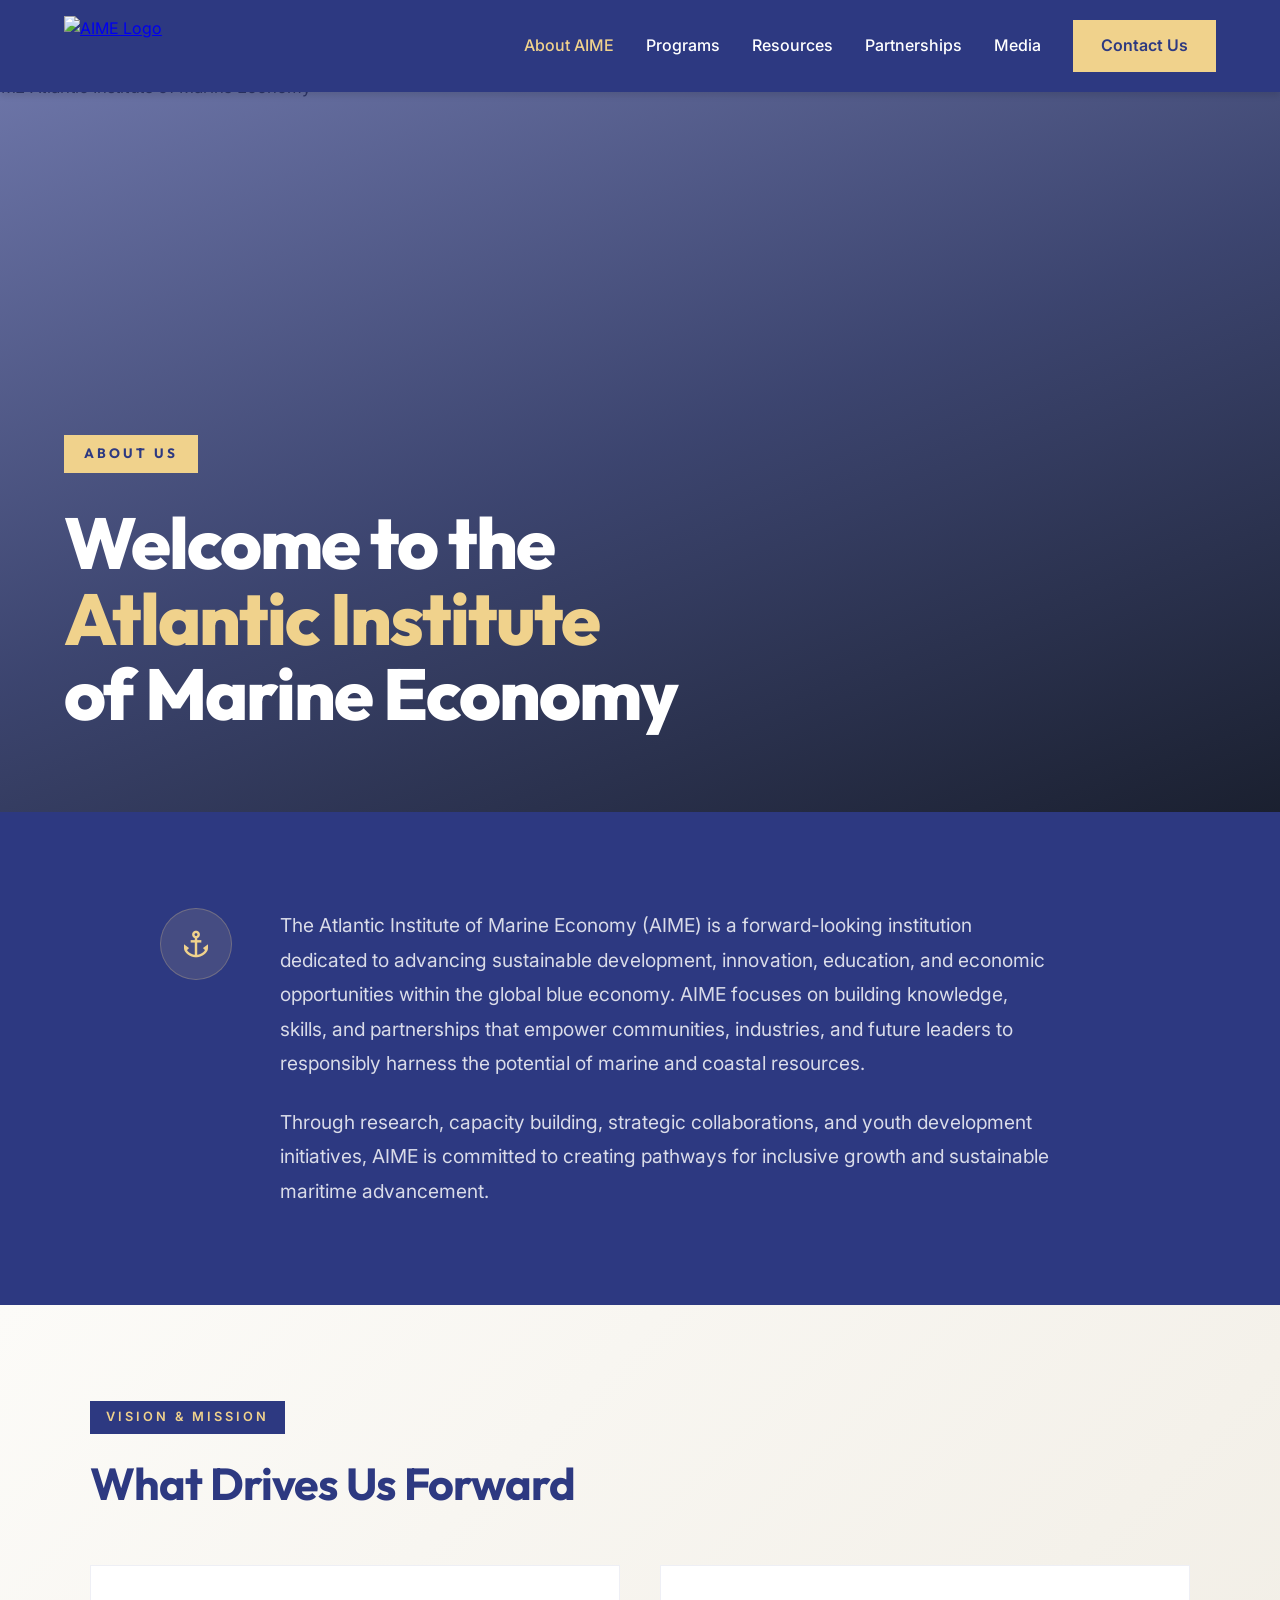
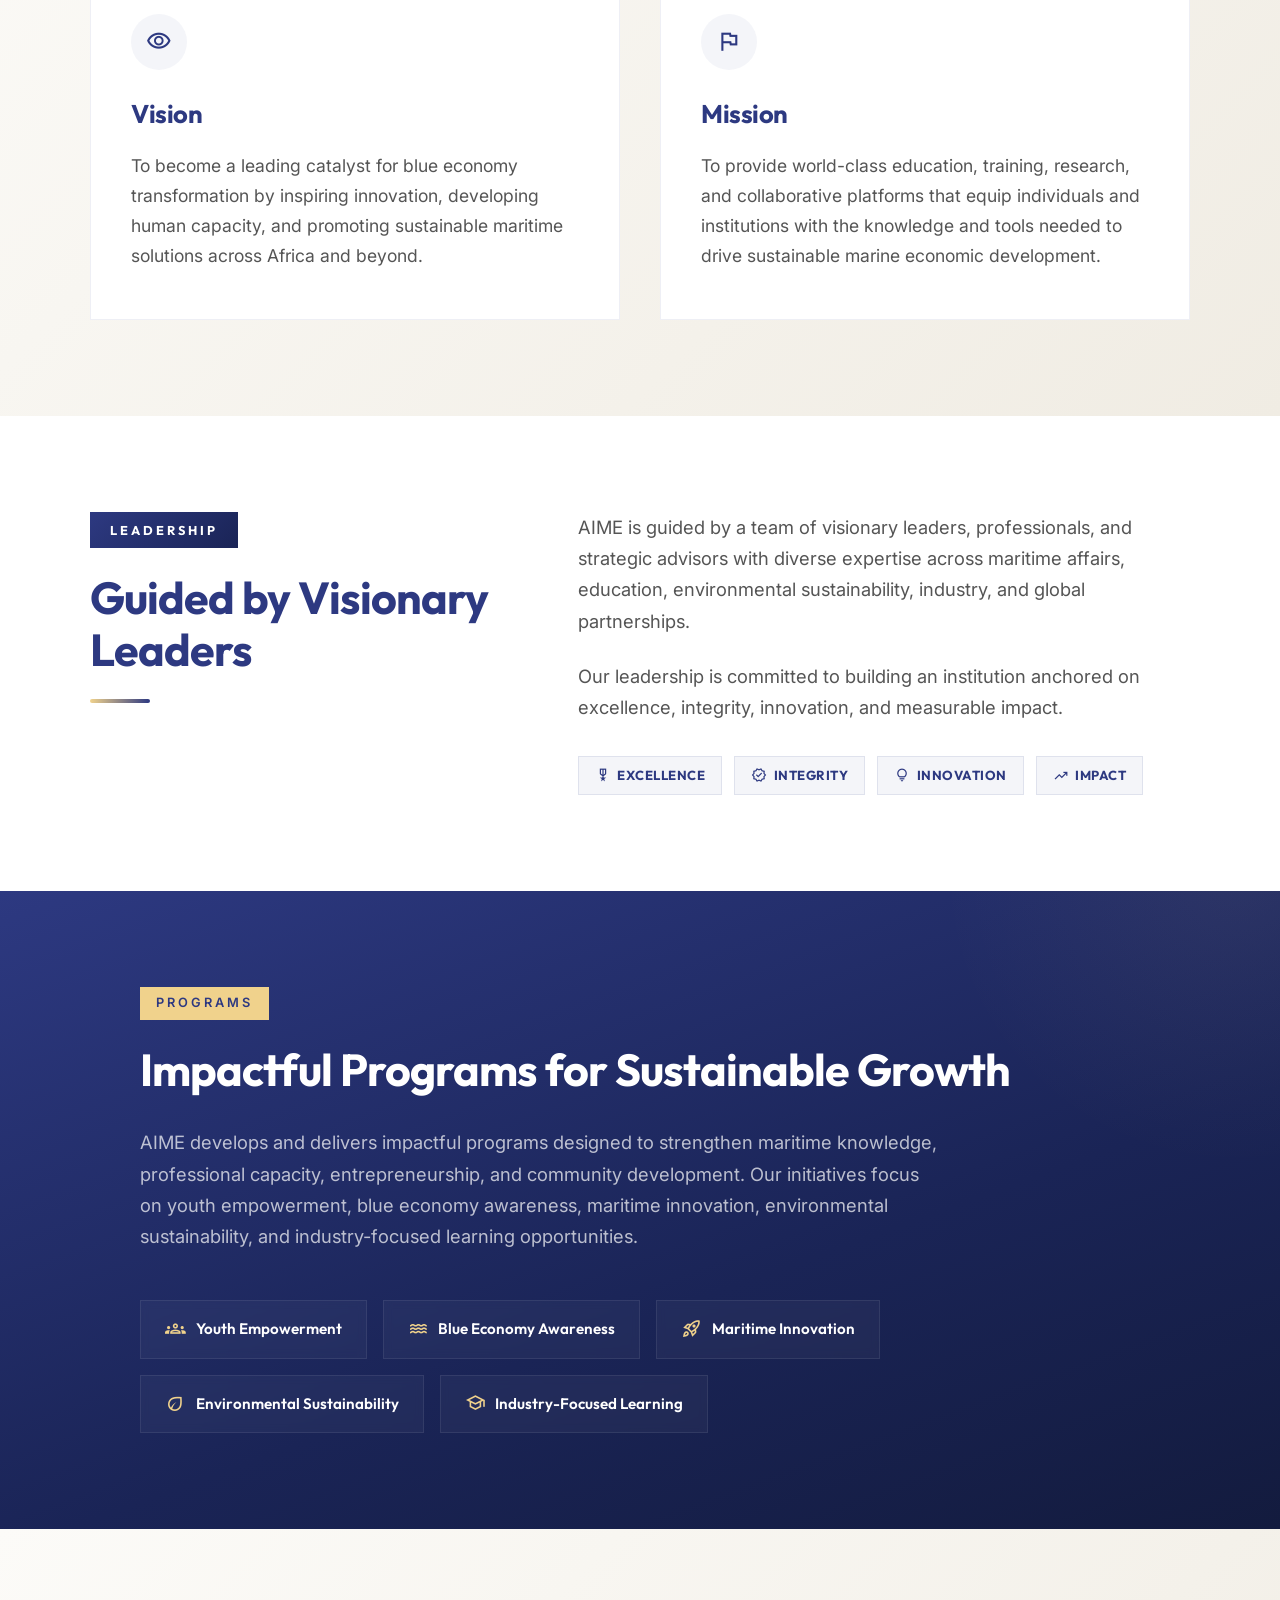
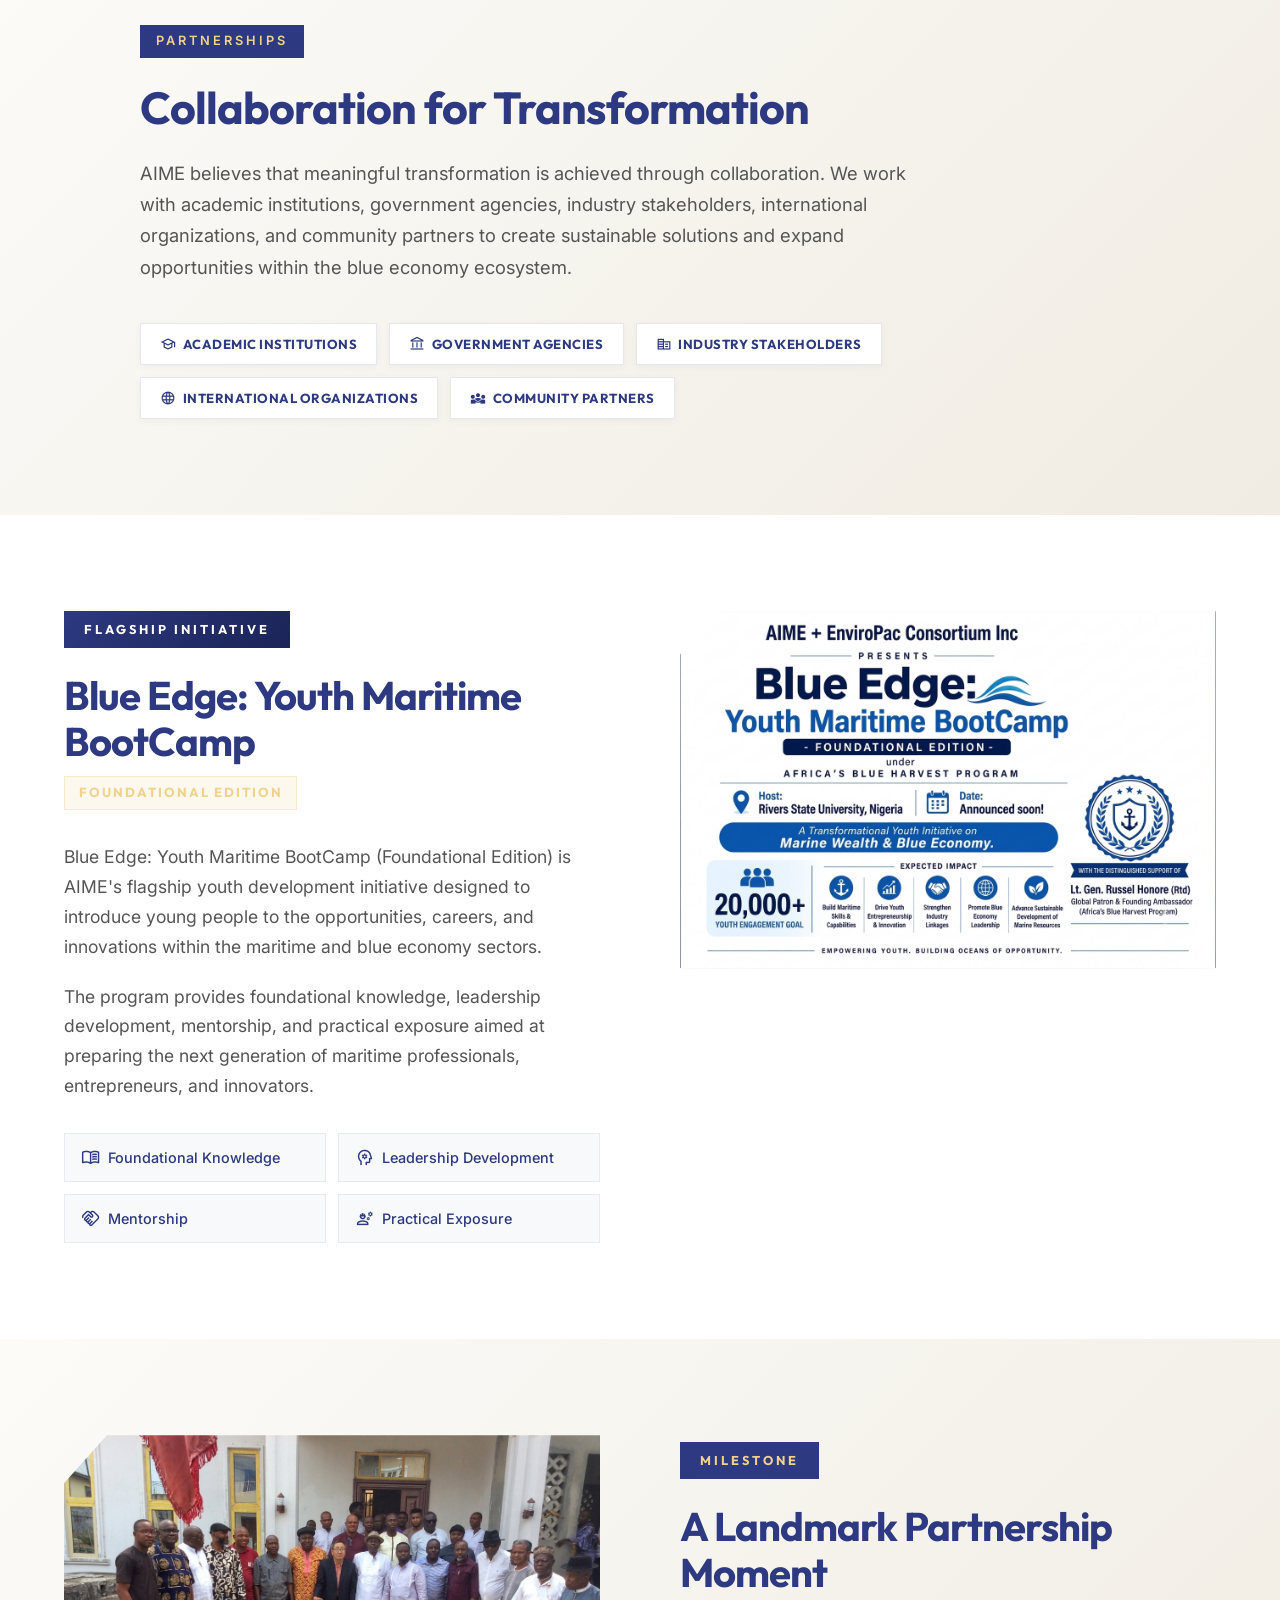
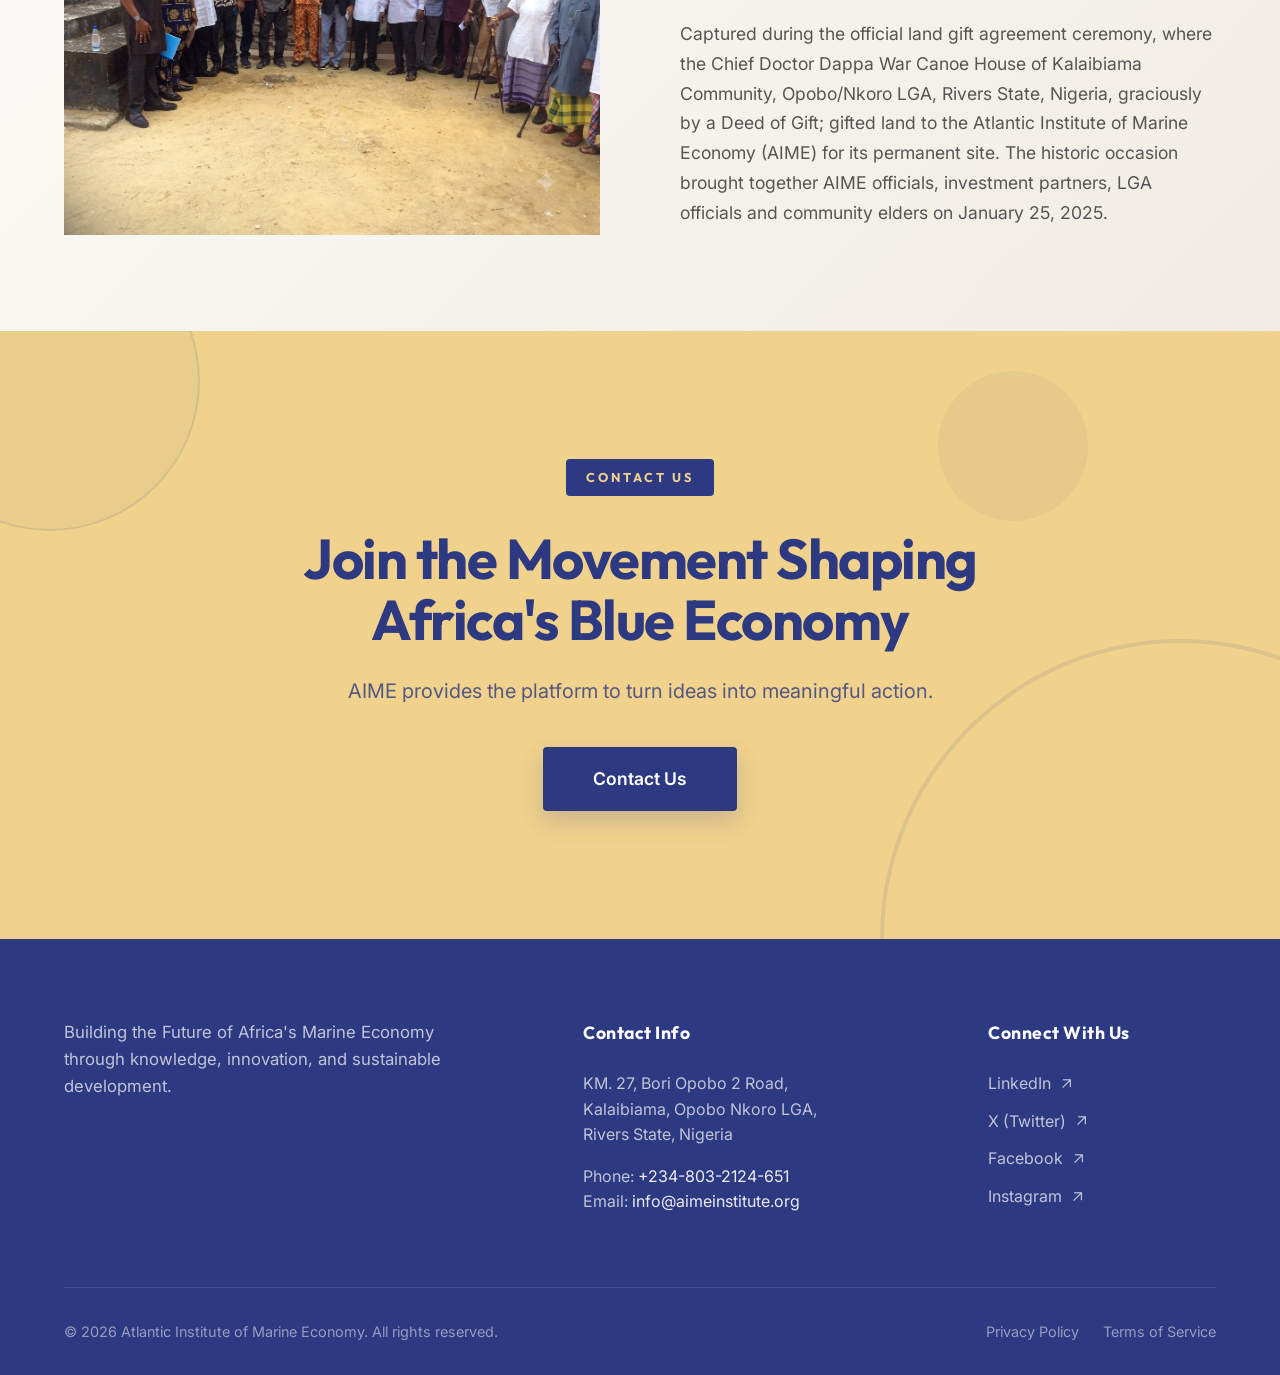
==== commit 99dbd048: "Update hero image and milestone text" ====
--- a/about.html
+++ b/about.html
@@ -48,7 +48,7 @@
         <!-- Section 2: About Hero with 4K Image -->
         <section class="about-hero" id="about-hero">
             <div class="about-hero-image">
-                <img src="Assets/Images/Hero Image 4k.png" alt="AIME Atlantic Institute of Marine Economy">
+                <img src="Assets/Images/Hero-Image.jpeg" alt="AIME Atlantic Institute of Marine Economy">
                 <div class="about-hero-overlay"></div>
             </div>
             <div class="about-hero-content">
@@ -216,7 +216,7 @@
                 <div class="about-landmark-content">
                     <span class="about-landmark-label">Milestone</span>
                     <h2>A Landmark Partnership Moment</h2>
-                    <p>Captured during the official land gift agreement ceremony, where the Chief Doctor Dappa War Canoe House of Kalaibiama Community, Opobo/Nkoro LGA, Rivers State, Nigeria, graciously presented land to the Atlantic Institute of Marine Economy (AIME) for its permanent site. The historic occasion brought together AIME officials, investment partners, LGA officials and community elders on January 25, 2025.</p>
+                    <p>Captured during the official land gift agreement ceremony, where the Chief Doctor Dappa War Canoe House of Kalaibiama Community, Opobo/Nkoro LGA, Rivers State, Nigeria, graciously by a Deed of Gift; gifted land to the Atlantic Institute of Marine Economy (AIME) for its permanent site. The historic occasion brought together AIME officials, investment partners, LGA officials and community elders on January 25, 2025.</p>
                 </div>
             </div>
         </section>
